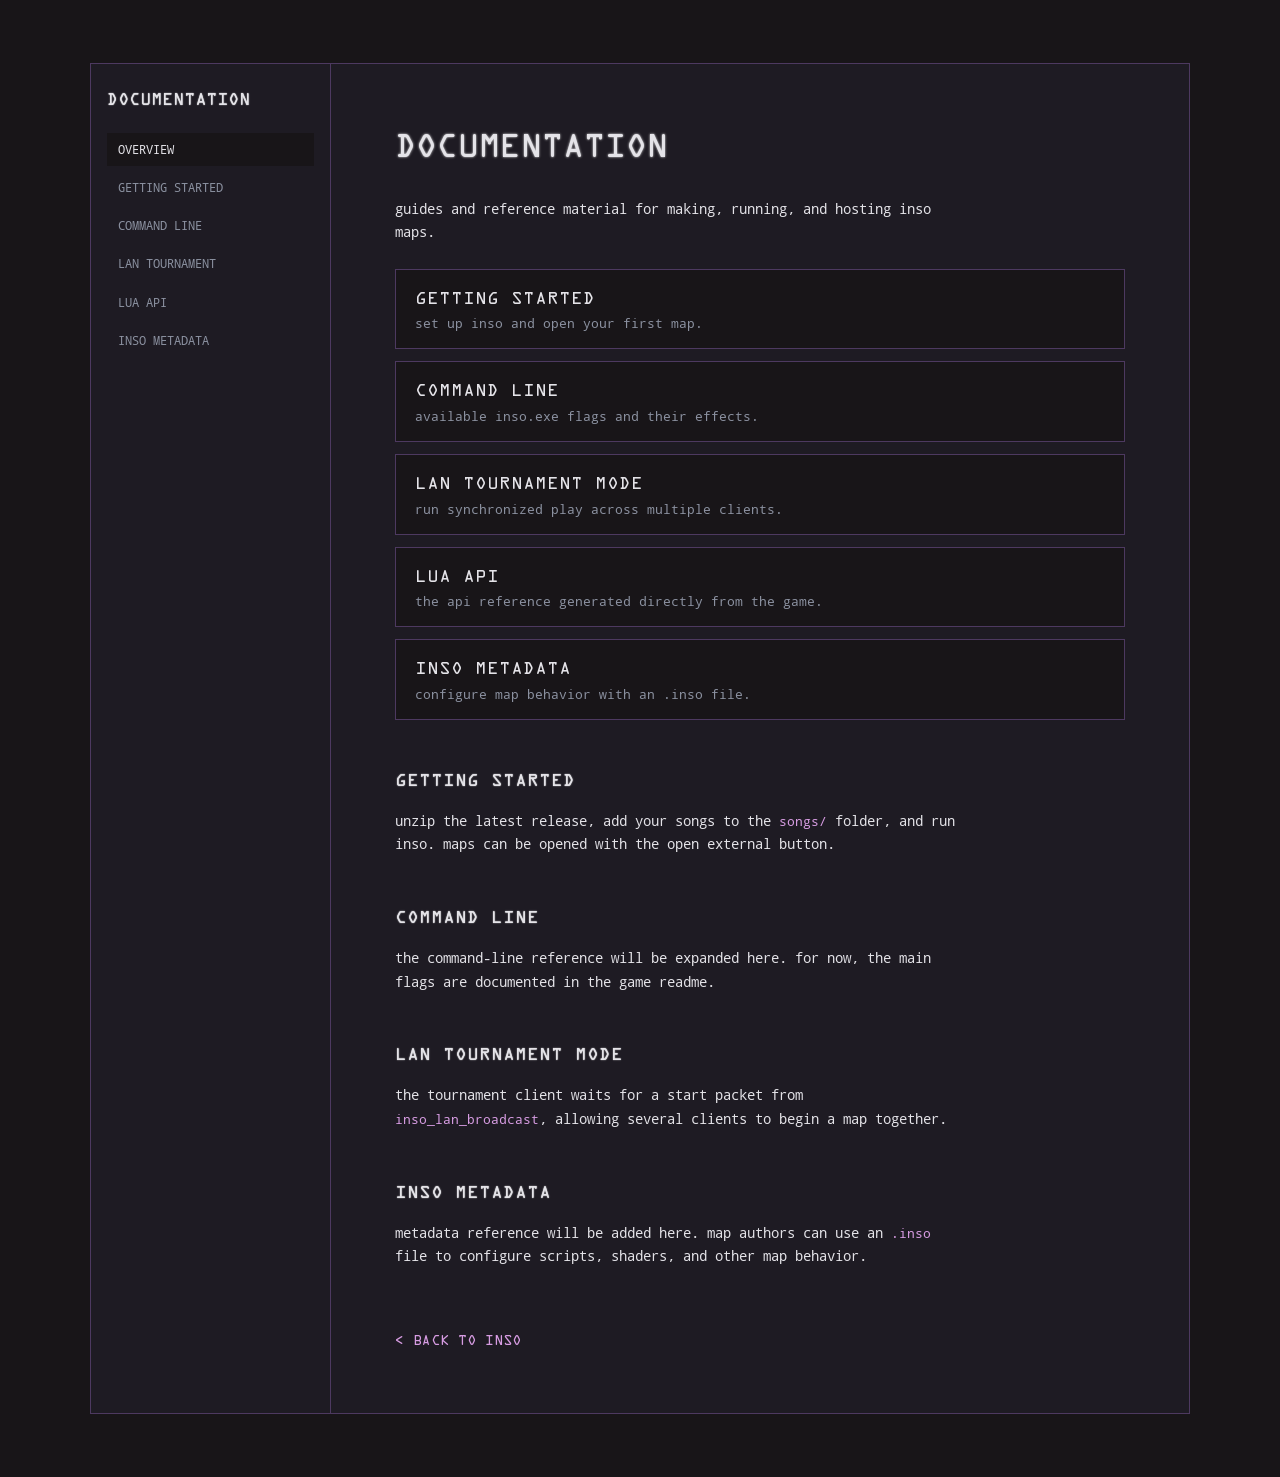
==== docs/index.html @ 4d98b447 "responsiveness fixes" ====
<!doctype html>
<html lang="en">
    <head>
        <meta charset="utf-8" />
        <meta name="viewport" content="width=device-width, initial-scale=1" />
        <title>inso documentation</title>
        <link rel="icon" type="image/x-icon" href="../res/favicon.ico" />
        <link rel="preload" href="../res/OCRA.woff2" as="font" type="font/woff2" crossorigin="anonymous" />
        <link rel="preload" href="../res/noto-mono.woff2" as="font" type="font/woff2" crossorigin="anonymous" />
        <link rel="stylesheet" href="../res/style.css" />
    </head>
    <body>
        <div class="docs-page">
            <div class="docs-layout">
                <aside class="docs-sidebar">
                    <h2>DOCUMENTATION</h2>
                    <nav aria-label="documentation sections">
                        <a href="./" aria-current="page">OVERVIEW</a>
                        <a href="#getting-started">GETTING STARTED</a>
                        <a href="#command-line">COMMAND LINE</a>
                        <a href="#lan-tournament">LAN TOURNAMENT</a>
                        <a href="./lua_api.html">LUA API</a>
                        <a href="#metadata">INSO METADATA</a>
                    </nav>
                </aside>

                <main class="docs-content">
                    <h1>DOCUMENTATION</h1>
                    <p>guides and reference material for making, running, and hosting inso maps.</p>

                    <div class="docs-card-list">
                        <a class="docs-card" href="#getting-started">
                            <strong>GETTING STARTED</strong>
                            <span>set up inso and open your first map.</span>
                        </a>
                        <a class="docs-card" href="#command-line">
                            <strong>COMMAND LINE</strong>
                            <span>available inso.exe flags and their effects.</span>
                        </a>
                        <a class="docs-card" href="#lan-tournament">
                            <strong>LAN TOURNAMENT MODE</strong>
                            <span>run synchronized play across multiple clients.</span>
                        </a>
                        <a class="docs-card" href="./lua_api.html">
                            <strong>LUA API</strong>
                            <span>the api reference generated directly from the game.</span>
                        </a>
                        <a class="docs-card" href="#metadata">
                            <strong>INSO METADATA</strong>
                            <span>configure map behavior with an .inso file.</span>
                        </a>
                    </div>

                    <section id="getting-started">
                        <h2>GETTING STARTED</h2>
                        <p>unzip the latest release, add your songs to the <code>songs/</code> folder, and run inso. maps can be opened with the open external button.</p>
                    </section>

                    <section id="command-line">
                        <h2>COMMAND LINE</h2>
                        <p>the command-line reference will be expanded here. for now, the main flags are documented in the game readme.</p>
                    </section>

                    <section id="lan-tournament">
                        <h2>LAN TOURNAMENT MODE</h2>
                        <p>the tournament client waits for a start packet from <code>inso_lan_broadcast</code>, allowing several clients to begin a map together.</p>
                    </section>

                    <section id="metadata">
                        <h2>INSO METADATA</h2>
                        <p>metadata reference will be added here. map authors can use an <code>.inso</code> file to configure scripts, shaders, and other map behavior.</p>
                    </section>

                    <a class="docs-back" href="../">&lt; BACK TO INSO</a>
                </main>
            </div>
        </div>
    </body>
</html>
---- res/style.css ----
@font-face {
    font-family: "OCR-A";
    src: url("OCRA.woff2") format("woff2");
    font-display: swap;
}
@font-face {
    font-family: "Noto Mono";
    src: url("noto-mono.woff2") format("woff2");
}

:root {
    --bg: #181518;
    --panel: #1e1b23;
    --text: hsl(250, 10%, 90%);
    --muted: #8b91a0;
    --dlhover: hsl(280, 25%, 40%);

    --source: #ffffff;
    --discord: #5865f2;

    --line: hsl(270, 25%, 30%);
    --navlink: hsl(0, 0%, 90%);
    --light: hsl(290, 55%, 75%);

    --logo-size: 1.3em;
}

* {
    box-sizing: border-box;
}
[hidden] {
    display: none !important;
}
html {
    scroll-behavior: smooth;
}

body {
    margin: 0;
    min-height: 100vh;
    background: var(--bg);
    color: var(--text);
    font-family: "Noto Mono";
}

code {
    color: var(--light);
    font-family: "Noto Mono", monospace;
    font-size: 0.9em;
}

a {
    color: var(--text);
}

.container {
    display: flex;
    flex-direction: column;
}

.main {
    flex: 1;
    margin: 10vh 0 5vh;
    scrollbar-color: var(--text) var(--panel);
}

.main-content {
    text-align: center;
    min-height: 70vh;
    max-height: 70vh;
    overflow-y: auto;
    padding: 3rem 1.25rem;
    background: var(--panel);
}

.main-content-views {
    display: grid;
    grid-template-columns: minmax(0, 1fr);
    width: 100%;
    max-width: 900px;
    margin: auto;
}

.main-content-views > div {
    grid-area: 1 / 1;
    min-width: 0;
    transition: opacity 180ms ease;
}

.main-content-views > div:not([hidden]) {
    margin-block: auto;
}

.main-content-views > div.is-entering,
.main-content-views > div.is-leaving {
    opacity: 0;
}

.main-content-logo {
    margin: 2em auto;
    width: 100%;
    max-width: 576px;
}

.home-download a {
    color: var(--light);
}

.home-gallery {
    display: grid;
    grid-template-columns: repeat(4, minmax(0, 1fr));
    gap: 0.75rem;
    margin: 1em auto 1em;
}

.home-gallery a {
    overflow: hidden;
    border: 1px solid var(--line);
}

.home-gallery a:focus-visible {
    outline: 2px solid var(--light);
    outline-offset: 0.2rem;
}

.home-gallery img {
    width: 100%;
    aspect-ratio: 16 / 9;
    object-fit: cover;
}

.download-intro {
    max-width: 58ch;
    margin: 0 auto 2em;
    line-height: 1.7;
}

.download-options {
    display: grid;
    gap: 0.85rem;
    text-align: left;
}

.download-option {
    display: grid;
    grid-template-columns: minmax(14rem, 0.78fr) minmax(0, 1.1fr);
    min-width: 0;
    background: var(--bg);
    min-height: 10rem;
}

.map-option {
    display: grid;
    grid-template-columns: minmax(14rem, 0.78fr) minmax(0, 2.1fr);
    min-width: 0;
    background: var(--bg);
}

.download-platform {
    display: flex;
    align-items: baseline;
    gap: 0.75em;
    white-space: nowrap;
}

.download-icon {
    position: absolute;
    top: 50%;
    right: 1.25rem;
    width: 1.5em;
    height: 1.5em;
    transform: translateY(-50%);
}

.download-button {
    position: relative;
    display: flex;
    flex-direction: column;
    align-items: flex-start;
    justify-content: center;
    gap: 0.35rem;
    padding: 1.25rem;
    text-align: center;
    text-decoration: none;
    box-shadow: inset 0 0 1.2em -0.6em var(--light);
}

.download-button:hover,
.download-button:focus-visible {
    background: var(--dlhover);
}

.download-action {
    color: var(--light);
    font-size: 0.8em;
}

.download-button strong {
    font-size: 1.45em;
    font-weight: normal;
    font: 1.5em "OCR-A";
}

.download-meta {
    color: var(--muted);
    font-size: 0.78em;
}

.download-map {
    font-size: 0.7em;
}

.download-instructions {
    padding: 1.0rem 1.5rem;
}

.download-instructions h2,
.download-notes h2 {
    margin: 0 0 0.9em;
}

.download-instructions p {
    margin: 0.6em 0 0;
    line-height: 1.7;
}

.download-notes {
    margin: 2.5em auto 0;
    max-width: 58ch;
}

.download-notes p {
    line-height: 1.7;
}

.map-description {
    display: grid;
    min-width: 0;
    background: var(--bg);
}
.map-description p {
    margin: 0.6em 0 0;
    line-height: 1.7;
    width: 100%;
}

@media (max-width: 700px) {
    .main {
        margin: clamp(1.5rem, 5vh, 3rem) 0 2rem;
    }

    .main-content {
        min-height: 0;
        max-height: none;
        padding: 2rem 1rem;
    }

    .home-gallery {
        grid-template-columns: repeat(2, minmax(0, 1fr));
    }

    .download-option {
        grid-template-columns: 1fr;
    }

    .download-button {
        min-height: 8rem;
        border-right: 0;
        border-bottom: 1px solid var(--line);
    }
}

h1 {
    font: 1.85em "OCR-A";
    line-height: 1.1;
    margin: 2em 0 1.25em;
    text-shadow: hsl(0, 0%, 95%) 0 0 0.08em;
}
h2 {
    font: 1em "OCR-A";
    margin: 2em 0 1.25em;
    text-shadow: hsl(0, 0%, 95%) 0 0 0.08em;
}
h3 {
    font: 0.8em "OCR-A";
    margin: 2em 0 2em;
    text-shadow: hsl(0, 0%, 95%) 0 0 0.08em;
}
p {
    font-size: 0.87em;
}

.nav {
    display: flex;
    justify-content: center;
    gap: 2.5rem;
    flex-wrap: wrap;
    padding: 0.7em 0;
    border-bottom: 2px solid var(--line);
    font: max(0.8em, 1.6vh) "OCR-A";
}

.nav a:hover {
    text-decoration: underline;
}

.nav-link {
    color: var(--navlink);
    text-decoration: none;
}

.nav-link::before {
    content: "";
    display: inline-block;
    width: 0.8em;
    height: 0.8em;
    background: var(--bg);
    border-radius: 0.26em;
    margin-right: 0.4em;
    box-shadow: 0 0 0.2em 0.12em var(--light);
}

.nav-icon-link {
    color: var(--navlink);
    display: flex;
    align-items: center;
    text-decoration: none;
}

.nav-icon-link .blur {
    filter: blur(1.2px);
    width: var(--logo-size);
    height: var(--logo-size);
}

.nav-icon-link .logo {
    margin-left: calc(var(--logo-size) * -1);
    margin-right: 0.4em;
    width: var(--logo-size);
    height: var(--logo-size);
}

@media (max-width: 700px) {
    .nav {
        width: min(calc(100% - 2rem), 32rem);
        display: grid;
        grid-template-columns: repeat(3, minmax(0, 1fr));
        gap: 0.45rem 0.5rem;
        padding: 0.7rem 0.5rem;
    }

    .nav-link,
    .nav-icon-link {
        min-width: 0;
        justify-content: center;
    }

    .nav-link {
        display: flex;
        align-items: center;
    }
}

@media (max-width: 380px) {
    .nav {
        grid-template-columns: repeat(2, minmax(0, 1fr));
    }
}

footer {
    text-align: center;
    color: hsl(240, 10%, 50%);
    font-size: 1.1vh;
    margin: 0.8em 0 0.2em;
}

.docs-page {
    width: min(1100px, calc(100% - 2rem));
    margin: clamp(1.5rem, 7vh, 5rem) auto;
    background: var(--panel);
    border: 1px solid var(--line);
}

.docs-layout {
    display: grid;
    grid-template-columns: 15rem minmax(0, 1fr);
    min-height: min(72rem, calc(100vh - 8rem));
}

.docs-sidebar {
    padding: 1.5rem 1rem;
    border-right: 1px solid var(--line);
}

.docs-sidebar h2 {
    margin: 0 0 1.5rem;
    font-size: 0.95em;
}

.docs-sidebar nav {
    display: grid;
    gap: 0.35rem;
}

.docs-sidebar a {
    padding: 0.55rem 0.7rem;
    color: var(--muted);
    font-size: 0.78em;
    text-decoration: none;
}

.docs-sidebar a:hover,
.docs-sidebar a:focus-visible,
.docs-sidebar a[aria-current="page"] {
    color: var(--text);
    background: var(--bg);
}

.docs-content {
    min-width: 0;
    padding: clamp(1.5rem, 5vw, 4rem);
    text-align: left;
}

.docs-content h1 {
    margin-top: 0;
}

.docs-content h2 {
    margin-top: 3rem;
}

.docs-content p,
.docs-content li {
    max-width: 70ch;
    line-height: 1.7;
}

.docs-content ul {
    padding-left: 1.5rem;
}

.docs-content a {
    color: var(--light);
}

.docs-card-list {
    display: grid;
    gap: 0.75rem;
    margin-top: 1.5rem;
}

.docs-card {
    display: block;
    padding: 1rem 1.2rem;
    background: var(--bg);
    border: 1px solid var(--line);
    text-decoration: none;
}

.docs-card:hover,
.docs-card:focus-visible {
    background: var(--dlhover);
}

.docs-card strong {
    display: block;
    margin-bottom: 0.35rem;
    color: var(--text);
    font: 1em "OCR-A";
}

.docs-card span {
    color: var(--muted);
    font-size: 0.82em;
}

.docs-back {
    display: inline-block;
    margin-top: 3rem;
    font: 0.8em "OCR-A";
    text-decoration: none;
}

@media (max-width: 700px) {
    .docs-page {
        width: 100%;
        margin: 0;
        border-right: 0;
        border-left: 0;
    }

    .docs-layout {
        grid-template-columns: 1fr;
    }

    .docs-sidebar {
        border-right: 0;
        border-bottom: 1px solid var(--line);
    }

    .docs-sidebar nav {
        grid-template-columns: repeat(2, minmax(0, 1fr));
    }
}
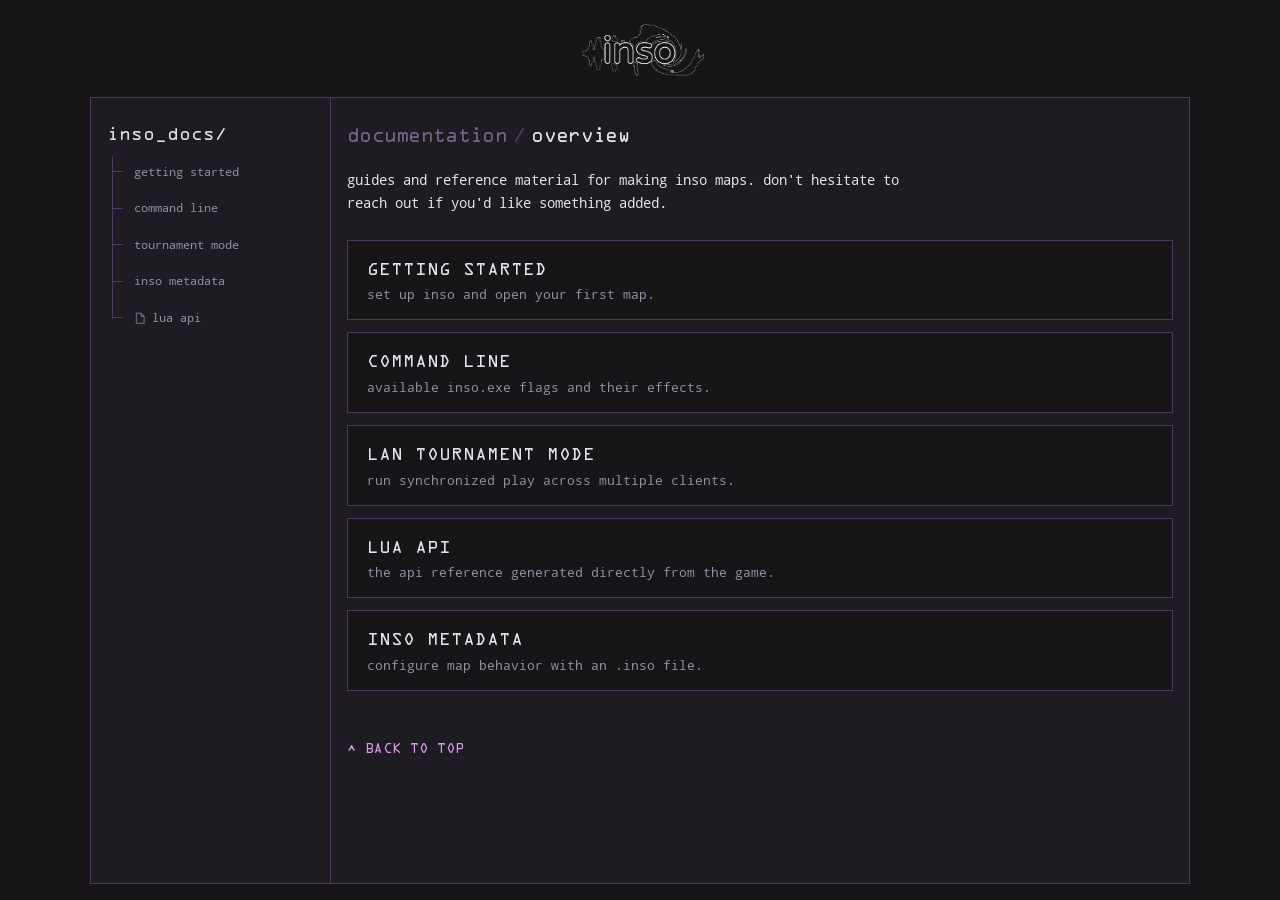
==== commit bd076411: "docs work docs visual work  ." ====
--- a/docs/index.html
+++ b/docs/index.html
@@ -8,72 +8,85 @@
         <link rel="preload" href="../res/OCRA.woff2" as="font" type="font/woff2" crossorigin="anonymous" />
         <link rel="preload" href="../res/noto-mono.woff2" as="font" type="font/woff2" crossorigin="anonymous" />
         <link rel="stylesheet" href="../res/style.css" />
+        <script src="../res/site.js" defer></script>
     </head>
-    <body>
+    <body class="docs-body">
+        <a class="docs-logo" href="../" aria-label="back to inso home">
+            <img src="../res/insooutline.png" alt="inso" />
+        </a>
         <div class="docs-page">
             <div class="docs-layout">
                 <aside class="docs-sidebar">
-                    <h2>DOCUMENTATION</h2>
-                    <nav aria-label="documentation sections">
-                        <a href="./" aria-current="page">OVERVIEW</a>
-                        <a href="#getting-started">GETTING STARTED</a>
-                        <a href="#command-line">COMMAND LINE</a>
-                        <a href="#lan-tournament">LAN TOURNAMENT</a>
-                        <a href="./lua_api.html">LUA API</a>
-                        <a href="#metadata">INSO METADATA</a>
+                    <a class="docs-tree-root" href="./">inso_docs/</a>
+                    <nav class="docs-tree-nav" aria-label="documentation sections">
+                        <a class="docs-nav-link" href="#getting-started">getting started</a>
+                        <a class="docs-nav-link" href="#command-line">command line</a>
+                        <a class="docs-nav-link" href="#lan-tournament">tournament mode</a>
+                        <a class="docs-nav-link" href="#metadata">inso metadata</a>
+                        <a href="./lua_api.html"><svg class="docs-file-icon" viewBox="0 0 16 16" aria-hidden="true"><use xlink:href="#file-icon"></use></svg>lua api</a>
                     </nav>
                 </aside>
 
                 <main class="docs-content">
-                    <h1>DOCUMENTATION</h1>
-                    <p>guides and reference material for making, running, and hosting inso maps.</p>
+                    <div class="docs-content-views">
 
-                    <div class="docs-card-list">
-                        <a class="docs-card" href="#getting-started">
-                            <strong>GETTING STARTED</strong>
-                            <span>set up inso and open your first map.</span>
-                        </a>
-                        <a class="docs-card" href="#command-line">
-                            <strong>COMMAND LINE</strong>
-                            <span>available inso.exe flags and their effects.</span>
-                        </a>
-                        <a class="docs-card" href="#lan-tournament">
-                            <strong>LAN TOURNAMENT MODE</strong>
-                            <span>run synchronized play across multiple clients.</span>
-                        </a>
-                        <a class="docs-card" href="./lua_api.html">
-                            <strong>LUA API</strong>
-                            <span>the api reference generated directly from the game.</span>
-                        </a>
-                        <a class="docs-card" href="#metadata">
-                            <strong>INSO METADATA</strong>
-                            <span>configure map behavior with an .inso file.</span>
-                        </a>
+                        <section class="docs-content-getting-started" id="getting-started" hidden>
+                            <h2 class="docs-path"><a class="docs-path-root" href="./">documentation</a><span class="docs-path-separator">/</span><strong>getting started</strong></h2>
+                            <p>unzip the latest release, add your songs to the <code>songs/</code> folder, and run inso. maps can be opened with the open external button.</p>
+                        </section>
+
+                        <section class="docs-content-overview" id="overview">
+                            <h1 class="docs-path"><span class="docs-path-root">documentation</span><span class="docs-path-separator">/</span><strong>overview</strong></h1>
+                            <p>guides and reference material for making inso maps. don't hesitate to reach out if you'd like something added.</p>
+                            <div class="docs-card-list">
+                                <a class="docs-card" href="#getting-started">
+                                    <strong>GETTING STARTED</strong>
+                                    <span>set up inso and open your first map.</span>
+                                </a>
+                                <a class="docs-card" href="#command-line">
+                                    <strong>COMMAND LINE</strong>
+                                    <span>available inso.exe flags and their effects.</span>
+                                </a>
+                                <a class="docs-card" href="#lan-tournament">
+                                    <strong>LAN TOURNAMENT MODE</strong>
+                                    <span>run synchronized play across multiple clients.</span>
+                                </a>
+                                <a class="docs-card" href="./lua_api.html">
+                                    <strong>LUA API</strong>
+                                    <span>the api reference generated directly from the game.</span>
+                                </a>
+                                <a class="docs-card" href="#metadata">
+                                    <strong>INSO METADATA</strong>
+                                    <span>configure map behavior with an .inso file.</span>
+                                </a>
+                            </div>
+                        </section>
+
+                        <section class="docs-content-command-line" id="command-line" hidden>
+                            <h2 class="docs-path"><span class="docs-path-root">documentation</span><span class="docs-path-separator">/</span><strong>command-line</strong></h2>
+                            <p>the command-line reference will be expanded here. for now, the main flags are documented in the game readme.</p>
+                        </section>
+
+                        <section class="docs-content-lan-tournament" id="lan-tournament" hidden>
+                            <h2 class="docs-path"><span class="docs-path-root">documentation</span><span class="docs-path-separator">/</span><strong>lan-tournament</strong></h2>
+                            <p>the tournament client waits for a start packet from <code>inso_lan_broadcast</code>, allowing several clients to begin a map together.</p>
+                        </section>
+
+                        <section class="docs-content-metadata" id="metadata" hidden>
+                            <h2 class="docs-path"><span class="docs-path-root">documentation</span><span class="docs-path-separator">/</span><strong>metadata</strong></h2>
+                            <p>metadata reference will be added here. map authors can use an <code>.inso</code> file to configure scripts, shaders, and other map behavior.</p>
+                        </section>
                     </div>
 
-                    <section id="getting-started">
-                        <h2>GETTING STARTED</h2>
-                        <p>unzip the latest release, add your songs to the <code>songs/</code> folder, and run inso. maps can be opened with the open external button.</p>
-                    </section>
-
-                    <section id="command-line">
-                        <h2>COMMAND LINE</h2>
-                        <p>the command-line reference will be expanded here. for now, the main flags are documented in the game readme.</p>
-                    </section>
-
-                    <section id="lan-tournament">
-                        <h2>LAN TOURNAMENT MODE</h2>
-                        <p>the tournament client waits for a start packet from <code>inso_lan_broadcast</code>, allowing several clients to begin a map together.</p>
-                    </section>
-
-                    <section id="metadata">
-                        <h2>INSO METADATA</h2>
-                        <p>metadata reference will be added here. map authors can use an <code>.inso</code> file to configure scripts, shaders, and other map behavior.</p>
-                    </section>
-
-                    <a class="docs-back" href="../">&lt; BACK TO INSO</a>
+                    <a class="docs-back docs-back-top" href="#">^ BACK TO TOP</a>
                 </main>
             </div>
         </div>
+
+        <svg width="100%" height="100%" style="display: none" preserveAspectRatio="xMidYMid" fill="#000000" aria-hidden="true" focusable="false">
+            <symbol id="file-icon" viewBox="0 0 16 16">
+                <path d="M3 1.5h6l4 4v9H3z M9 1.5v4h4" fill="none" stroke="currentColor" stroke-width="1" />
+            </symbol>
+        </svg>
     </body>
 </html>
--- a/res/style.css
+++ b/res/style.css
@@ -21,7 +21,8 @@
     --line: hsl(270, 25%, 30%);
     --navlink: hsl(0, 0%, 90%);
     --light: hsl(290, 55%, 75%);
-
+    --link-muted: hsl(280, 15%, 45%);
+
     --logo-size: 1.3em;
 }
 
@@ -148,13 +149,6 @@
     background: var(--bg);
     min-height: 10rem;
 }
-
-.map-option {
-    display: grid;
-    grid-template-columns: minmax(14rem, 0.78fr) minmax(0, 2.1fr);
-    min-width: 0;
-    background: var(--bg);
-}
 
 .download-platform {
     display: flex;
@@ -206,10 +200,6 @@
     font-size: 0.78em;
 }
 
-.download-map {
-    font-size: 0.7em;
-}
-
 .download-instructions {
     padding: 1.0rem 1.5rem;
 }
@@ -233,16 +223,109 @@
     line-height: 1.7;
 }
 
-.map-description {
-    display: grid;
-    min-width: 0;
-    background: var(--bg);
-}
-.map-description p {
-    margin: 0.6em 0 0;
-    line-height: 1.7;
-    width: 100%;
-}
+.map-table-wrapper {
+    overflow-x: auto;
+    background: var(--bg);
+}
+
+.map-table {
+    width: 100%;
+    border: 1px solid var(--line);
+    border-collapse: collapse;
+    background: var(--bg);
+    text-align: left;
+    table-layout: fixed;
+}
+
+.map-table th,
+.map-table td {
+    border: 1px solid var(--line);
+    padding: 1rem;
+    vertical-align: middle;
+}
+
+.map-table thead {
+    color: var(--muted);
+    font: 0.72em "OCR-A";
+    letter-spacing: 0.08em;
+}
+
+.map-table thead th {
+    padding-block: 0.7rem;
+}
+
+.map-table thead th:first-child {
+    width: 23%;
+}
+
+.map-table thead th:last-child {
+    width: 9rem;
+}
+
+.map-table tbody th {
+    font-weight: normal;
+}
+
+.map-kind {
+    display: block;
+    color: var(--light);
+    font-size: 0.72em;
+}
+
+.map-title {
+    display: block;
+    margin-top: 0.45rem;
+    font: 1.35em "OCR-A";
+}
+
+.map-content-title {
+    display: block;
+    font-size: 0.78em;
+    font-weight: normal;
+}
+
+.map-table p {
+    margin: 0.7em 0 0;
+    color: var(--muted);
+    font-size: 0.78em;
+    line-height: 1.65;
+}
+
+.map-download {
+    display: flex;
+    align-items: center;
+    justify-content: space-between;
+    gap: 0.7rem;
+    min-height: 3rem;
+    padding: 0.75rem;
+    color: var(--light);
+    font: 0.78em "OCR-A";
+    text-decoration: none;
+    box-shadow: inset 0 0 1.2em -0.6em var(--light);
+}
+
+.map-download:hover,
+.map-download:focus-visible {
+    background: var(--dlhover);
+}
+
+.map-download svg {
+    flex: 0 0 auto;
+    width: 1.35em;
+    height: 1.35em;
+}
+
+.visually-hidden {
+    position: absolute;
+    width: 1px;
+    height: 1px;
+    padding: 0;
+    margin: -1px;
+    overflow: hidden;
+    clip: rect(0, 0, 0, 0);
+    white-space: nowrap;
+    border: 0;
+}
 
 @media (max-width: 700px) {
     .main {
@@ -267,6 +350,53 @@
         min-height: 8rem;
         border-right: 0;
         border-bottom: 1px solid var(--line);
+    }
+
+    .map-table {
+        border: 0;
+    }
+
+    .map-table thead {
+        position: absolute;
+        width: 1px;
+        height: 1px;
+        overflow: hidden;
+        clip: rect(0, 0, 0, 0);
+        white-space: nowrap;
+    }
+
+    .map-table,
+    .map-table tbody,
+    .map-table tr,
+    .map-table th,
+    .map-table td {
+        display: block;
+    }
+
+    .map-table tbody tr {
+        border: 1px solid var(--line);
+    }
+
+    .map-table tbody th,
+    .map-table tbody td {
+        border: 0;
+        padding: 0.75rem 1rem;
+    }
+
+    .map-table tbody th {
+        padding-bottom: 0.35rem;
+    }
+
+    .map-table tbody td {
+        padding-top: 0.35rem;
+    }
+
+    .map-table tbody td:last-child {
+        padding-top: 0.75rem;
+    }
+
+    .map-download {
+        width: 100%;
     }
 }
 
@@ -374,17 +504,36 @@
     margin: 0.8em 0 0.2em;
 }
 
+.docs-body {
+    display: flex;
+    flex-direction: column;
+}
+
 .docs-page {
     width: min(1100px, calc(100% - 2rem));
-    margin: clamp(1.5rem, 7vh, 5rem) auto;
+    margin: clamp(0.5rem, 7vh, 1rem) auto;
     background: var(--panel);
     border: 1px solid var(--line);
+    display: flex;
+    flex: 1 0 auto;
+    flex-direction: column;
+}
+
+.docs-logo {
+    display: block;
+    width: min(8rem, 35vw);
+    margin: 1.5rem auto 0.3em;
+}
+
+.docs-logo img {
+    display: block;
+    width: 100%;
 }
 
 .docs-layout {
     display: grid;
+    flex: 1 0 auto;
     grid-template-columns: 15rem minmax(0, 1fr);
-    min-height: min(72rem, calc(100vh - 8rem));
 }
 
 .docs-sidebar {
@@ -397,29 +546,122 @@
     font-size: 0.95em;
 }
 
+.docs-sidebar .docs-tree-root {
+    display: inline-block;
+    padding: 0;
+    margin-bottom: 0.75rem;
+    color: var(--text);
+    font: 1em "OCR-A";
+    text-decoration: none;
+}
+
+.docs-sidebar .docs-tree-root:hover,
+.docs-sidebar .docs-tree-root:focus-visible {
+    text-decoration: underline;
+}
+
 .docs-sidebar nav {
+    position: relative;
     display: grid;
     gap: 0.35rem;
+    padding-left: 1rem;
+    background: linear-gradient(var(--line), var(--line)) 0.3rem 0 / 1px calc(100% - 0.9rem) no-repeat;
+}
+
+.docs-sidebar nav::before {
+    content: "";
+    position: absolute;
+    top: 0;
+    left: 0.3rem;
+    width: 1px;
+    height: var(--docs-tree-active-height, 0px);
+    background: var(--light);
+    pointer-events: none;
+    z-index: 1;
+}
+
+.docs-sidebar nav::after {
+    content: "";
+    position: absolute;
+    top: 0;
+    left: 0.3rem;
+    width: 1px;
+    height: var(--docs-tree-hover-height, 0px);
+    background: var(--text);
+    pointer-events: none;
+    z-index: 2;
 }
 
 .docs-sidebar a {
-    padding: 0.55rem 0.7rem;
+    position: relative;
+    padding: 0.5rem 0.7rem;
     color: var(--muted);
     font-size: 0.78em;
     text-decoration: none;
 }
 
-.docs-sidebar a:hover,
+.docs-sidebar nav a::before {
+    content: "";
+    position: absolute;
+    top: 50%;
+    left: -0.7rem;
+    width: 0.7rem;
+    height: 1px;
+    background: var(--line);
+}
+
+.docs-file-icon {
+    display: inline-block;
+    width: 1em;
+    height: 1em;
+    margin-right: 0.4em;
+    vertical-align: -0.2em;
+}
+
+.docs-sidebar a:hover {
+    color: var(--text);
+}
+
 .docs-sidebar a:focus-visible,
 .docs-sidebar a[aria-current="page"] {
-    color: var(--text);
+    color: var(--light);
     background: var(--bg);
+}
+
+.docs-sidebar a[aria-current="page"]::before {
+    background: var(--light);
+}
+
+.docs-sidebar a:hover::before,
+.docs-sidebar a:focus-visible::before {
+    background: var(--text);
 }
 
 .docs-content {
     min-width: 0;
-    padding: clamp(1.5rem, 5vw, 4rem);
+    padding: 1.5rem 1rem;
     text-align: left;
+}
+
+.docs-content-views {
+    display: grid;
+    grid-template-columns: minmax(0, 1fr);
+}
+
+.docs-content-views > section {
+    grid-area: 1 / 1;
+    min-width: 0;
+    transition: opacity 180ms ease;
+}
+
+.docs-content-views > section.is-entering,
+.docs-content-views > section.is-leaving {
+    opacity: 0;
+}
+
+.docs-content-views h1,
+.docs-content-views h2 {
+    margin-top: 0;
 }
 
 .docs-content h1 {
@@ -428,6 +670,37 @@
 
 .docs-content h2 {
     margin-top: 3rem;
+}
+
+.docs-content-views > section > h2 {
+    margin-top: 0;
+}
+
+.docs-path {
+    display: flex;
+    align-items: baseline;
+    gap: 0.35em;
+    font: 1.1em "OCR-A";
+    letter-spacing: -0.04em;
+    text-shadow: none;
+}
+
+.docs-path-root {
+    color: var(--link-muted) !important;
+    text-decoration: none;
+}
+.docs-path-root:hover {
+    text-decoration: underline;
+}
+
+
+.docs-path-separator {
+    color: var(--line);
+}
+
+.docs-path strong {
+    color: var(--text);
+    font-weight: normal;
 }
 
 .docs-content p,
@@ -500,6 +773,6 @@
     }
 
     .docs-sidebar nav {
-        grid-template-columns: repeat(2, minmax(0, 1fr));
-    }
-}
+        grid-template-columns: 1fr;
+    }
+}
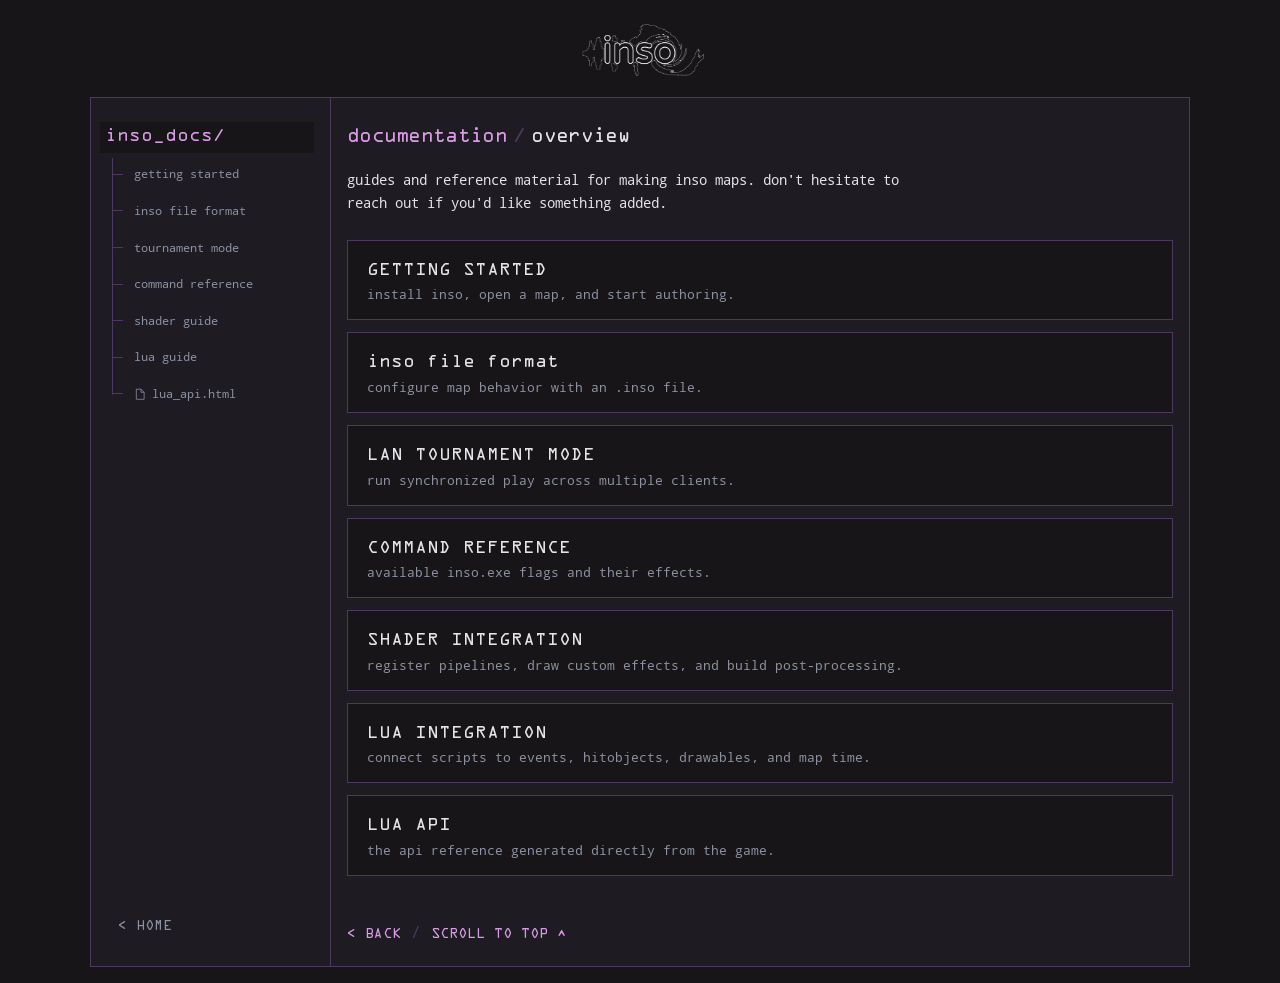
==== commit 17989516: "initial docs pass" ====
--- a/docs/index.html
+++ b/docs/index.html
@@ -20,11 +20,14 @@
                     <a class="docs-tree-root" href="./">inso_docs/</a>
                     <nav class="docs-tree-nav" aria-label="documentation sections">
                         <a class="docs-nav-link" href="#getting-started">getting started</a>
-                        <a class="docs-nav-link" href="#command-line">command line</a>
+                        <a class="docs-nav-link" href="#metadata">inso file format</a>
                         <a class="docs-nav-link" href="#lan-tournament">tournament mode</a>
-                        <a class="docs-nav-link" href="#metadata">inso metadata</a>
-                        <a href="./lua_api.html"><svg class="docs-file-icon" viewBox="0 0 16 16" aria-hidden="true"><use xlink:href="#file-icon"></use></svg>lua api</a>
+                        <a class="docs-nav-link" href="#command-line">command reference</a>
+                        <a class="docs-nav-link" href="#shader-guide">shader guide</a>
+                        <a class="docs-nav-link" href="#lua-guide">lua guide</a>
+                        <a href="./lua_api.html"><svg class="docs-file-icon" viewBox="0 0 16 16" aria-hidden="true"><use xlink:href="#file-icon"></use></svg>lua_api.html</a>
                     </nav>
+                    <a class="docs-home" href="../">&lt; HOME</a>
                 </aside>
 
                 <main class="docs-content">
@@ -32,7 +35,31 @@
 
                         <section class="docs-content-getting-started" id="getting-started" hidden>
                             <h2 class="docs-path"><a class="docs-path-root" href="./">documentation</a><span class="docs-path-separator">/</span><strong>getting started</strong></h2>
-                            <p>unzip the latest release, add your songs to the <code>songs/</code> folder, and run inso. maps can be opened with the open external button.</p>
+                            <p>inso opens existing osu! beatmaps and adds lua scripting, custom shaders, and map-specific assets. start with a normal <code>.osu</code> map, then add the inso files you need.</p>
+
+                            <h3>install inso</h3>
+                            <p>download the <a href="https://github.com/isakvik/inso/releases/latest" target="_blank" rel="noopener">latest release</a> and extract it somewhere you can write to.</p>
+                            <ul>
+                                <li>on windows, add maps to the extracted <code>songs/</code> folder and run <code>inso.exe</code>.</li>
+                                <li>on linux, install <code>libasound2</code> and make sure <code>libGL</code> and a supported graphics driver are available. add maps to <code>songs/</code> and run <code>inso</code>.</li>
+                            </ul>
+                            <p>run inso from its extracted folder. the game looks for <code>songs/</code>, <code>skins/</code>, and <code>shaders/</code> relative to the working directory.</p>
+
+                            <h3>open a map</h3>
+                            <p>put a mapset directly under <code>songs/</code>. inso finds the <code>.osu</code> files in that folder and loads the rest of the mapset, including nested assets, when you open it.</p>
+                            <p>maps and skins outside the normal folders can be opened with the <strong>open external</strong> button below their dropdowns. press <code>ctrl+f5</code> after adding files while inso is running to refresh the map and skin lists.</p>
+
+                            <h3>map author workflow</h3>
+                            <p>make the map in stable, open it in inso with <strong>open external</strong>, and keep the map folder open in your editor. relevant changes are watched while the map is open: lua scripts and shaders reload, while map and asset changes reopen the beatmap.</p>
+                            <pre><code>songs/
+  my-map/
+    my-map.osu
+    my-map.inso
+    main.lua
+    background.fs.glsl
+    textures/
+    audio/</code></pre>
+                            <p>the <code>.inso</code> file connects the map to its lua entry point, shaders, render targets, and other resources. see <a href="#metadata">inso file format</a>, the <a href="#shader-guide">shader guide</a>, and the <a href="#lua-guide">lua guide</a> to start integrating them.</p>
                         </section>
 
                         <section class="docs-content-overview" id="overview">
@@ -41,44 +68,576 @@
                             <div class="docs-card-list">
                                 <a class="docs-card" href="#getting-started">
                                     <strong>GETTING STARTED</strong>
-                                    <span>set up inso and open your first map.</span>
+                                    <span>install inso, open a map, and start authoring.</span>
                                 </a>
-                                <a class="docs-card" href="#command-line">
-                                    <strong>COMMAND LINE</strong>
-                                    <span>available inso.exe flags and their effects.</span>
+                                <a class="docs-card" href="#metadata">
+                                    <strong>inso file format</strong>
+                                    <span>configure map behavior with an .inso file.</span>
                                 </a>
                                 <a class="docs-card" href="#lan-tournament">
                                     <strong>LAN TOURNAMENT MODE</strong>
                                     <span>run synchronized play across multiple clients.</span>
                                 </a>
+                                <a class="docs-card" href="#command-line">
+                                    <strong>COMMAND REFERENCE</strong>
+                                    <span>available inso.exe flags and their effects.</span>
+                                </a>
+                                <a class="docs-card" href="#shader-guide">
+                                    <strong>SHADER INTEGRATION</strong>
+                                    <span>register pipelines, draw custom effects, and build post-processing.</span>
+                                </a>
+                                <a class="docs-card" href="#lua-guide">
+                                    <strong>LUA INTEGRATION</strong>
+                                    <span>connect scripts to events, hitobjects, drawables, and map time.</span>
+                                </a>
                                 <a class="docs-card" href="./lua_api.html">
                                     <strong>LUA API</strong>
                                     <span>the api reference generated directly from the game.</span>
                                 </a>
-                                <a class="docs-card" href="#metadata">
-                                    <strong>INSO METADATA</strong>
-                                    <span>configure map behavior with an .inso file.</span>
-                                </a>
                             </div>
                         </section>
 
                         <section class="docs-content-command-line" id="command-line" hidden>
-                            <h2 class="docs-path"><span class="docs-path-root">documentation</span><span class="docs-path-separator">/</span><strong>command-line</strong></h2>
-                            <p>the command-line reference will be expanded here. for now, the main flags are documented in the game readme.</p>
+                            <h2 class="docs-path"><span class="docs-path-root">documentation</span><span class="docs-path-separator">/</span><strong>command line</strong></h2>
+                            <p>the game accepts a small set of startup flags. unknown flags are ignored, and there is no separate help flag.</p>
+
+                            <h3>inso</h3>
+                            <div class="docs-table-wrapper">
+                                <table class="docs-table">
+                                    <thead>
+                                        <tr><th scope="col">flag</th><th scope="col">effect</th></tr>
+                                    </thead>
+                                    <tbody>
+                                        <tr><th scope="row"><code>--tournament [path]</code></th><td>starts the tournament client. an optional map or song folder path can be loaded at startup.</td></tr>
+                                        <tr><th scope="row"><code>--gen-lua-docs</code></th><td>regenerates <code>docs/lua_api.html</code> and exits. run it from the inso folder so the output is written to the expected location.</td></tr>
+                                        <tr><th scope="row"><code>--disable-raw-input</code></th><td>disables raw input for the process. this can help when debugging with tools that do not handle raw input correctly.</td></tr>
+                                    </tbody>
+                                </table>
+                            </div>
+
+                            <h3>edit mode keys</h3>
+                            <div class="docs-table-wrapper">
+                                <table class="docs-table">
+                                    <thead>
+                                        <tr><th scope="col">key</th><th scope="col">action</th></tr>
+                                    </thead>
+                                    <tbody>
+                                        <tr><th scope="row"><code>escape</code> / <code>space</code></th><td>pause or resume playback</td></tr>
+                                        <tr><th scope="row"><code>left</code> / <code>right</code></th><td>scrub backward or forward by one grid step</td></tr>
+                                        <tr><th scope="row"><code>ctrl+left</code> / <code>ctrl+right</code></th><td>jump to the previous or next bookmark</td></tr>
+                                        <tr><th scope="row"><code>ctrl+o</code></th><td>open a beatmap file</td></tr>
+                                        <tr><th scope="row"><code>ctrl+c</code></th><td>copy the playhead time in milliseconds</td></tr>
+                                        <tr><th scope="row"><code>ctrl+shift+c</code></th><td>copy the playhead as an osu-style <code>mm:ss:mmm</code> timestamp</td></tr>
+                                        <tr><th scope="row"><code>ctrl+v</code></th><td>jump to the <code>mm:ss:mmm</code> timestamp in the clipboard</td></tr>
+                                        <tr><th scope="row"><code>f5</code></th><td>enter play mode from the current playhead</td></tr>
+                                        <tr><th scope="row"><code>shift+f5</code></th><td>enter play mode from the first hitobject's preempt window</td></tr>
+                                        <tr><th scope="row"><code>r</code></th><td>soft reload the current beatmap</td></tr>
+                                        <tr><th scope="row"><code>shift+r</code></th><td>reload the beatmap and its assets</td></tr>
+                                        <tr><th scope="row"><code>z</code></th><td>jump to the first hitobject, or to the map start if already there</td></tr>
+                                        <tr><th scope="row"><code>home</code></th><td>reset playback rate to 1x</td></tr>
+                                        <tr><th scope="row"><code>pageup</code> / <code>pagedown</code></th><td>speed up or slow down playback</td></tr>
+                                        <tr><th scope="row">mouse scroll</th><td>scrub along the beat grid</td></tr>
+                                    </tbody>
+                                </table>
+                            </div>
+                            <p>the broadcaster used for synchronized play is documented in <a href="#lan-tournament">tournament mode</a>.</p>
                         </section>
 
                         <section class="docs-content-lan-tournament" id="lan-tournament" hidden>
-                            <h2 class="docs-path"><span class="docs-path-root">documentation</span><span class="docs-path-separator">/</span><strong>lan-tournament</strong></h2>
-                            <p>the tournament client waits for a start packet from <code>inso_lan_broadcast</code>, allowing several clients to begin a map together.</p>
+                            <h2 class="docs-path"><span class="docs-path-root">documentation</span><span class="docs-path-separator">/</span><strong>tournament mode</strong></h2>
+                            <p>tournament mode lets several inso clients begin the same map together. it is intended for lan events, recordings, and streams where each display needs to stay in sync.</p>
+
+                            <h3>start the clients</h3>
+                            <p>on each computer, open the same map and start the client in tournament mode:</p>
+                            <pre><code>inso --tournament songs/my-map/</code></pre>
+                            <p>the map is loaded and prepared before the start signal arrives. each client listens for udp packets on port <code>8727</code>. the optional path can be omitted when the client should use its normal startup selection.</p>
+
+                            <h3>send a start signal</h3>
+                            <p>run <code>inso_lan_broadcast</code> on a computer that can reach the clients:</p>
+                            <pre><code>inso_lan_broadcast start
+inso_lan_broadcast start 192.168.1.255 500</code></pre>
+                            <p>the default target is <code>255.255.255.255</code> and the default wait is <code>250</code> ms. the wait gives the packet time to reach every client before the start is scheduled. a signal is sent four times with a short gap between packets so one lost packet does not stop the event.</p>
+                            <p>clients begin from a three-second lead-in, then use a shared wall clock while the audio follows it. this keeps separate displays aligned without making normal solo play depend on the network.</p>
+
+                            <h3>abort a map</h3>
+                            <pre><code>inso_lan_broadcast abort
+inso_lan_broadcast abort 192.168.1.255</code></pre>
+                            <p>an abort cancels a start that has not fired yet. after a map has started, it reloads and rearms the map so the clients can prepare for another attempt.</p>
+                            <p>for a local fallback, press <code>ctrl+enter</code> on a waiting client. this starts that client without sending a network signal, so it is useful for testing but not for synchronizing a group.</p>
                         </section>
 
                         <section class="docs-content-metadata" id="metadata" hidden>
-                            <h2 class="docs-path"><span class="docs-path-root">documentation</span><span class="docs-path-separator">/</span><strong>metadata</strong></h2>
-                            <p>metadata reference will be added here. map authors can use an <code>.inso</code> file to configure scripts, shaders, and other map behavior.</p>
+                            <h2 class="docs-path"><span class="docs-path-root">documentation</span><span class="docs-path-separator">/</span><strong>inso file format</strong></h2>
+                            <p>an <code>.inso</code> file adds inso-specific behavior to an osu! mapset. it is a plain text file with colon-separated values and named entries.</p>
+                            <pre><code>inso file format v1
+
+[General]
+LuaEntryPoint: main.lua
+Backbuffer: 1
+
+[Shaders]
+[[background]]
+VertexShader: builtin.quad
+FragmentShader: background.fs.glsl
+BlendMode: Alpha</code></pre>
+                            <p>all sections are optional. filenames and resource names are resolved from the mapset folder. the sections can be used together to build a scripted map, a post-processing chain, or a map that only changes gameplay settings.</p>
+
+                            <h3>general</h3>
+                            <div class="docs-table-wrapper">
+                                <table class="docs-table">
+                                    <thead>
+                                        <tr><th scope="col">key</th><th scope="col">description</th></tr>
+                                    </thead>
+                                    <tbody>
+                                        <tr><th scope="row"><code>LuaEntryPoint</code></th><td>the lua file to run for the map. use a filename such as <code>main.lua</code>; paths are not accepted.</td></tr>
+                                        <tr><th scope="row"><code>BackgroundPipeline</code></th><td>the shader pipeline used for the map background.</td></tr>
+                                        <tr><th scope="row"><code>DoubleMouse</code></th><td>a non-zero value enables the special dual-mouse input mode.</td></tr>
+                                        <tr><th scope="row"><code>Backbuffer</code></th><td>a non-zero value enables a full-frame backbuffer that can be sampled by post-processing passes.</td></tr>
+                                        <tr><th scope="row"><code>FixedUpdateRate</code></th><td>the lua fixed-update frequency in hz. values at or below zero use the default rate of 120 hz.</td></tr>
+                                    </tbody>
+                                </table>
+                            </div>
+
+                            <h3>force settings</h3>
+                            <p><code>[ForceSettings]</code> applies selected user settings for the lifetime of the map. the user's own values are restored when the map closes and forced values are not written to <code>user.ini</code>.</p>
+                            <div class="docs-table-wrapper">
+                                <table class="docs-table">
+                                    <thead>
+                                        <tr><th scope="col">key</th><th scope="col">description</th></tr>
+                                    </thead>
+                                    <tbody>
+                                        <tr><th scope="row"><code>window_mode</code></th><td><code>fullscreen</code>, <code>borderless_fullscreen</code>, or <code>windowed</code></td></tr>
+                                        <tr><th scope="row"><code>bg_dim</code></th><td>background dim amount from <code>0</code> to <code>1</code></td></tr>
+                                        <tr><th scope="row"><code>skin_path</code></th><td>skin folder to use. a folder relative to the mapset is accepted.</td></tr>
+                                        <tr><th scope="row"><code>playfield_border_opacity</code></th><td>playfield border opacity from <code>0</code> to <code>1</code></td></tr>
+                                        <tr><th scope="row"><code>cursor_size_multiplier</code></th><td>positive cursor size multiplier</td></tr>
+                                        <tr><th scope="row"><code>snaking_in_sliders_enabled</code></th><td>enable or disable slider body snaking during approach</td></tr>
+                                        <tr><th scope="row"><code>snaking_out_sliders_enabled</code></th><td>enable or disable slider body retraction at the end of a slider</td></tr>
+                                        <tr><th scope="row"><code>hitsound_volume_follows_music</code></th><td>enable or disable hitsound volume following the music volume</td></tr>
+                                    </tbody>
+                                </table>
+                            </div>
+                            <p>boolean values are written as <code>1</code>, <code>true</code>, <code>0</code>, or <code>false</code>.</p>
+
+                            <h3>shaders</h3>
+                            <p>each <code>[[name]]</code> entry declares a pipeline that scripts can use by name. shader paths are relative to the mapset unless they name a built-in shader.</p>
+                            <div class="docs-table-wrapper">
+                                <table class="docs-table">
+                                    <thead>
+                                        <tr><th scope="col">key</th><th scope="col">description</th></tr>
+                                    </thead>
+                                    <tbody>
+                                        <tr><th scope="row"><code>VertexShader</code></th><td>vertex shader filename or <code>builtin.quad</code>, <code>builtin.slider</code>, or <code>builtin.text</code></td></tr>
+                                        <tr><th scope="row"><code>FragmentShader</code></th><td>fragment shader filename or <code>builtin.quad</code>, <code>builtin.slider</code>, <code>builtin.slider_present</code>, or <code>builtin.text</code></td></tr>
+                                        <tr><th scope="row"><code>BlendMode</code></th><td><code>None</code>, <code>Alpha</code>, <code>Additive</code>, <code>Max</code>, <code>Premultiplied</code>, or <code>PremultipliedOver</code></td></tr>
+                                        <tr><th scope="row"><code>DepthWrite</code></th><td>depth writes are disabled by default. set this to a non-zero value to enable them.</td></tr>
+                                    </tbody>
+                                </table>
+                            </div>
+
+                            <h3>buffers</h3>
+                            <p>each named buffer can load a file-backed model or allocate a writable buffer. <code>Source</code> takes precedence when both keys are present.</p>
+                            <pre><code>[Buffers]
+[[my_model]]
+Source: crate.gltf
+
+[[scratch]]
+Size: 4096</code></pre>
+                            <p><code>Size</code> is measured in bytes. buffers can then be referenced from lua and custom shaders.</p>
+
+                            <h3>render targets</h3>
+                            <p>render targets provide named off-screen textures for custom drawables and post-processing.</p>
+                            <div class="docs-table-wrapper">
+                                <table class="docs-table">
+                                    <thead>
+                                        <tr><th scope="col">key</th><th scope="col">values</th></tr>
+                                    </thead>
+                                    <tbody>
+                                        <tr><th scope="row"><code>Format</code></th><td><code>rgba8</code> or <code>rgba16f</code>. the default is <code>rgba8</code>.</td></tr>
+                                        <tr><th scope="row"><code>Filter</code></th><td><code>linear</code> or <code>nearest</code>. the default is <code>linear</code>.</td></tr>
+                                        <tr><th scope="row"><code>Size</code></th><td><code>N%</code> tracks the window size, while <code>WxH</code> creates a fixed-size target.</td></tr>
+                                        <tr><th scope="row"><code>Scale</code></th><td>legacy scale value. prefer <code>Size: N%</code> for new maps.</td></tr>
+                                        <tr><th scope="row"><code>Depth</code></th><td>depth is disabled by default. set this to a non-zero value to enable it.</td></tr>
+                                        <tr><th scope="row"><code>ClearEveryFrame</code></th><td>the target is cleared every frame unless the value is <code>0</code>.</td></tr>
+                                    </tbody>
+                                </table>
+                            </div>
+                            <p>the reserved <code>backbuffer</code> and <code>screen</code> targets are available to post-processing passes when <code>Backbuffer: 1</code> is enabled.</p>
+
+                            <h3>hitobject extra bits</h3>
+                            <p>assign script-readable bit flags to hitobjects by their exact start time:</p>
+                            <pre><code>[HitObjectExtraBits]
+1000,0x01
+1500,0b1010
+2000,4</code></pre>
+                            <p>values can be decimal, hexadecimal, or binary. lua filtering safely supports up to 53 bits (every Lua number literal becomes a floating point number).</p>
+                        </section>
+
+                        <section class="docs-content-shader-guide" id="shader-guide" hidden>
+                            <h2 class="docs-path"><span class="docs-path-root">documentation</span><span class="docs-path-separator">/</span><strong>shader guide</strong></h2>
+                            <p>custom shaders are map resources. declare a pipeline in the <code>.inso</code> file, then select it from lua or attach it to a post-processing pass.</p>
+
+                            <h2>the integration loop</h2>
+                            <p>shader work in inso usually has three parts:</p>
+                            <ol>
+                                <li>declare a named shader pipeline in <a href="#metadata">inso metadata</a>.</li>
+                                <li>write a vertex and fragment shader using the interface for the pipeline you are replacing.</li>
+                                <li>create an <code>Element</code>, <code>Drawable</code>, or post pass that refers to the pipeline by name.</li>
+                            </ol>
+                            <p>shader files and map assets are watched while a map is open, so a compileable edit is picked up without restarting the game.</p>
+
+                            <h2>a first quad shader</h2>
+                            <p>the built-in quad vertex shader already creates a quad, applies transforms, and passes texture coordinates to the fragment shader. start by registering a fragment shader with <code>builtin.quad</code>:</p>
+                            <pre><code>[General]
+LuaEntryPoint: main.lua
+
+[Shaders]
+[[wave]]
+VertexShader: builtin.quad
+FragmentShader: wave.fs.glsl
+BlendMode: Alpha</code></pre>
+                            <p>the name <code>wave</code> is a map-local pipeline name. it is not the filename, and it is the name used by <code>Element:set_shader</code>.</p>
+
+                            <p>here is a complete fragment shader that tints a map texture with a moving wave:</p>
+                            <pre><code>#version 460
+#ifdef BINDLESS
+#extension GL_ARB_bindless_texture : require
+
+layout(binding = 4, std430) readonly buffer textureHandles {
+    sampler2DArray textures[];
+};
+#else
+uniform sampler2DArray textures[16];
+#endif
+
+layout(std140, binding = 3) uniform globalData {
+    mat3 t;
+    mat3 playfieldTransform;
+    float time;
+    float circleSizeOsupx;
+    vec2 cursorPos;
+    vec2 resolution;
+};
+
+in vec3 uv;
+in vec4 color;
+flat in uint texIndex;
+
+out vec4 frag_color;
+
+void main() {
+    vec4 base = texture(textures[texIndex], uv) * color;
+    float wave = 0.5 + 0.5 * sin(uv.y * 40.0 + time * 0.004);
+    frag_color = base * vec4(0.8 + wave * 0.2, 0.9, 1.0, 1.0);
+}</code></pre>
+                            <p>the bindless and non-bindless branches are both required. inso tries the bindless variant when the graphics driver supports it and falls back to the array of sampler uniforms otherwise.</p>
+
+                            <p>select the pipeline from lua and put it on a drawable:</p>
+                            <pre><code>function on_init()
+    local image = Element.new("background.png")
+        :set_shader("wave")
+
+    Drawable.new(image, 0, 999999, Layer.BACKGROUND)
+        :set_fullscreen(true)
+end</code></pre>
+                            <p><code>Element.new()</code> without a texture creates a white quad. use a mapset texture name when the shader should process an image. <code>set_fullscreen</code> makes the drawable track the render target size.</p>
+
+                            <h2>engine-provided inputs</h2>
+                            <p>the global uniform block is bound at <code>3</code>. the most useful values for ordinary effects are music time, cursor position, and the current window resolution:</p>
+                            <pre><code>layout(std140, binding = 3) uniform globalData {
+    mat3 t;
+    mat3 playfieldTransform;
+    float time;
+    float circleSizeOsupx;
+    vec2 cursorPos;
+    vec2 resolution;
+};</code></pre>
+                            <div class="docs-table-wrapper">
+                                <table class="docs-table">
+                                    <thead>
+                                        <tr><th scope="col">value</th><th scope="col">meaning</th></tr>
+                                    </thead>
+                                    <tbody>
+                                        <tr><th scope="row"><code>time</code></th><td>current music time in milliseconds</td></tr>
+                                        <tr><th scope="row"><code>cursorPos</code></th><td>cursor position in playfield coordinates</td></tr>
+                                        <tr><th scope="row"><code>resolution</code></th><td>window size in pixels</td></tr>
+                                        <tr><th scope="row"><code>playfieldTransform</code></th><td>the current playfield transform matrix</td></tr>
+                                    </tbody>
+                                </table>
+                            </div>
+
+                            <h2>parameters from lua</h2>
+                            <p><code>Shader.set_param</code> writes one of 64 shared float slots. <code>Shader.set_vec4</code> writes one of 16 shared vector slots. the buffer is shared by every shader, so reserve indices for each effect instead of letting unrelated effects overwrite each other.</p>
+                            <pre><code>layout(std140, binding = 7) uniform UserParams {
+    vec4 params[16];
+};
+
+#define INTENSITY params[0].x
+
+void main() {
+    vec4 base = texture(textures[texIndex], uv) * color;
+    frag_color = vec4(base.rgb * INTENSITY, base.a);
+}</code></pre>
+                            <pre><code>function on_init()
+    Shader.set_param(0, 0.75)
+    Shader.set_vec4(1, 1.0, 0.4, 0.2, 1.0)
+end</code></pre>
+                            <p>float index <code>13</code> is stored in <code>params[3].y</code>, for example. use <code>index / 4</code> for the vector and <code>index % 4</code> for its component when mapping individual float slots.</p>
+
+                            <h2>post-processing</h2>
+                            <p>post passes are fullscreen draws that sample a render target and write to another one. capture the layers you want, declare the intermediate targets, then queue the passes from <code>on_init</code>.</p>
+                            <pre><code>[General]
+LuaEntryPoint: main.lua
+Backbuffer: 1
+
+[Shaders]
+[[blur]]
+VertexShader: builtin.quad
+FragmentShader: blur.fs.glsl
+BlendMode: None
+
+[[present]]
+VertexShader: builtin.quad
+FragmentShader: present.fs.glsl
+BlendMode: None
+
+[RenderTargets]
+[[blurred]]
+Size: 50%</code></pre>
+                            <pre><code>function on_init()
+    Beatmap.capture_layers("scene", {
+        Layer.BACKGROUND,
+        Layer.FOREGROUND,
+        Layer.HITOBJECTS,
+        Layer.UI,
+        Layer.CURSOR
+    })
+
+    Beatmap.add_post_pass{
+        shader = "blur",
+        src = "scene",
+        dst = "blurred",
+        after = Layer.TOP
+    }
+
+    Beatmap.add_post_pass{
+        shader = "present",
+        src = "blurred",
+        dst = "screen",
+        after = Layer.TOP
+    }
+end</code></pre>
+                            <p>a post shader reads the source slots through the block at binding <code>14</code>:</p>
+                            <pre><code>layout(std140, binding = 14) uniform PostParams {
+    uvec4 srcSlots;
+};</code></pre>
+                            <p><code>srcSlots.x</code> is the first source, <code>srcSlots.y</code> is the second, and so on. a pass can receive up to four sources. <code>backbuffer</code> is the full-frame capture and requires <code>Backbuffer: 1</code>; <code>screen</code> is the real window destination.</p>
+                            <p>post passes should normally run after <code>Layer.TOP</code>. the platform layer is reserved for overlays that must stay above the post-processed image.</p>
+
+                            <h2>custom mesh shaders</h2>
+                            <p>mesh shaders use a model buffer instead of the quad batch. declare the model and a depth-enabled target in the map file:</p>
+                            <pre><code>[Shaders]
+[[mesh]]
+VertexShader: mesh.vs.glsl
+FragmentShader: mesh.fs.glsl
+DepthWrite: 1
+
+[Buffers]
+[[my_model]]
+Source: crate.gltf
+
+[RenderTargets]
+[[mesh_scene]]
+Depth: 1</code></pre>
+                            <p>attach the buffer and target to an element, then composite the target back into the normal 2d layers:</p>
+                            <pre><code>function on_init()
+    local model = Element.new()
+        :set_shader("mesh")
+        :set_mesh("my_model")
+        :set_render_target("mesh_scene")
+
+    Drawable.new(model, 0, 999999, Layer.FOREGROUND)
+
+    local composite = Element.new()
+        :set_tex("mesh_scene")
+
+    Drawable.new(composite, 0, 999999, Layer.OVERLAY)
+        :set_fullscreen(true)
+end</code></pre>
+                            <p>2d quads use a flat depth plane, so a 3d mesh should render into its own depth-cleared target instead of competing with the normal playfield depth buffer. mesh vertices must match the packed buffer layout used by the loader.</p>
+
+                            <h2>validate before sharing</h2>
+                            <p>custom shaders that compile on one gpu can still fail elsewhere. run the bundled validator against the map directory:</p>
+                            <pre><code>build/validate_shaders songs</code></pre>
+                            <p>the validator checks the declared shader pairs with and without bindless textures. before shipping a map:</p>
+                            <ul>
+                                <li>keep uniform values in ordinary variables, not <code>const</code> initializers.</li>
+                                <li>do not call <code>textureSize</code>, <code>imageSize</code>, or similar query functions on bindless samplers. pass sizes explicitly.</li>
+                                <li>only enable vendor extensions that the shader actually uses.</li>
+                                <li>test on at least one amd or intel integrated gpu when possible.</li>
+                            </ul>
+                            <p>the <a href="#lua-guide">lua integration guide</a> covers the scripting side of shader parameters and post passes. the <a href="./lua_api.html">lua api reference</a> contains the complete generated signatures.</p>
+                        </section>
+
+                        <section class="docs-content-lua-guide" id="lua-guide" hidden>
+                            <h2 class="docs-path"><span class="docs-path-root">documentation</span><span class="docs-path-separator">/</span><strong>lua guide</strong></h2>
+                            <p>inso loads one lua entry point per mapset. the script can react to playback, change hitobjects, create drawables, drive shaders, and build effects around the normal osu! map.</p>
+
+                            <h2>connect a script</h2>
+                            <p>point to a plain lua filename from the map's <code>.inso</code> file:</p>
+                            <pre><code>[General]
+LuaEntryPoint: main.lua</code></pre>
+                            <p>the entry point must be a filename in the mapset folder. paths containing <code>/</code>, <code>\</code>, or <code>:</code> are not accepted.</p>
+                            <p>callbacks are global functions. inso checks for them after loading the file, so a local function with the right name will not become an event handler.</p>
+
+                            <h2>your first script</h2>
+                            <p>this script creates a textured drawable, attaches a small animation, and places it on the overlay:</p>
+                            <pre><code>function on_init()
+    local pulse = Animation.new()
+        :scale(0, 1, 1, 1, 1.1, 1.1, Tween.CUBIC_OUT)
+
+    icon = Element.new("reversearrow.png")
+        :set_animation(pulse)
+
+    icon_drawable = Drawable.new(icon, 0, 999999, Layer.OVERLAY)
+        :set_pos(256, 192)
+        :set_size(96, 96)
+end</code></pre>
+                            <p>objects returned by <code>Drawable.new</code>, <code>Element.new</code>, and <code>Animation.new</code> are userdata handles. keep a reference when the object needs to stay alive or when you will update it later. setters return <code>self</code>, so the calls can be chained.</p>
+                            <p>animation times are normalized from <code>0</code> to <code>1</code> by default. use <code>TimeDomain.MILLISECONDS</code> or <code>TimeDomain.MAP_MILLISECONDS</code> when the animation should follow a duration or an absolute map time.</p>
+
+                            <h2>events and time</h2>
+                            <p>the most common callbacks are:</p>
+                            <div class="docs-table-wrapper">
+                                <table class="docs-table">
+                                    <thead>
+                                        <tr><th scope="col">callback</th><th scope="col">when it runs</th></tr>
+                                    </thead>
+                                    <tbody>
+                                        <tr><th scope="row"><code>on_init()</code></th><td>once after the beatmap and script load, before play</td></tr>
+                                        <tr><th scope="row"><code>on_update(time_ms)</code></th><td>once per rendered frame</td></tr>
+                                        <tr><th scope="row"><code>on_fixed_update(time_ms)</code></th><td>on a fixed music-time clock for deterministic simulation</td></tr>
+                                        <tr><th scope="row"><code>on_beat(beat)</code></th><td>when playback crosses a beat</td></tr>
+                                        <tr><th scope="row"><code>on_timing_change(beat, bpm)</code></th><td>when an uninherited timing point becomes active</td></tr>
+                                        <tr><th scope="row"><code>on_pause_change(paused)</code></th><td>when playback pauses or resumes</td></tr>
+                                        <tr><th scope="row"><code>on_judgement(hitobject, judgement, timing_error_ms)</code></th><td>when an object receives a judgement</td></tr>
+                                        <tr><th scope="row"><code>on_map_complete()</code></th><td>when the last scoring object has been judged</td></tr>
+                                    </tbody>
+                                </table>
+                            </div>
+                            <p>use <code>on_update</code> for frame-based visual motion. use <code>on_fixed_update</code> for simulation that should be reproducible across frame rates. declaring <code>on_fixed_update</code> also moves scheduled callbacks onto the fixed clock.</p>
+                            <p>the complete event list, signatures, and class reference are in the generated <a href="./lua_api.html">lua api</a>.</p>
+
+                            <h2>beat-driven visuals</h2>
+                            <p>beatmap helpers expose timing values so effects can follow the current map instead of using a guessed bpm:</p>
+                            <pre><code>function on_beat(beat)
+    if beat % 4 == 0 then
+        icon_drawable:set_beat_pulse(true)
+    end
+end
+
+function on_update(time_ms)
+    local pulse = Beatmap.get_beat_proximity()
+    icon_drawable:set_color(Color.rgba(255, 255, 255, 180 + pulse * 75))
+end</code></pre>
+                            <p><code>Beatmap.get_beat_proximity()</code> returns <code>1</code> on the beat and eases toward <code>0</code> before the next beat. <code>Beatmap.get_music_time_ms()</code>, <code>Beatmap.get_bpm()</code>, and <code>Beatmap.get_beat_length_ms()</code> are useful when the effect needs its own timing.</p>
+
+                            <h2>schedule map-time actions</h2>
+                            <p>schedule actions in music time rather than in wall-clock seconds:</p>
+                            <pre><code>function on_init()
+    schedule_at(5000, function()
+        Beatmap.set_skin_override("gn")
+    end)
+
+    schedule_after(3000, function()
+        Beatmap.clear_skin_override()
+    end)
+end</code></pre>
+                            <p>events scheduled during <code>on_init</code> persist and replay when the editor seeks backward. events scheduled from another callback are one-shot. <code>schedule_event</code> is the named-event version, while <code>schedule_at</code> and <code>schedule_after</code> take functions directly.</p>
+
+                            <h2>change hitobjects</h2>
+                            <p>query visible objects and use their base position when applying motion. <code>set_pos</code> is absolute, so reading <code>get_base_pos</code> prevents frame-by-frame offsets from accumulating:</p>
+                            <pre><code>function on_update(time_ms)
+    for _, hitobject in ipairs(Hitobject.get_visible_incl_followpoints()) do
+        local index = hitobject:get_index()
+        local x, y = hitobject:get_base_pos()
+        local angle = time_ms * 0.001 + index * 0.1
+
+        hitobject:set_pos(
+            x + math.cos(angle) * 12,
+            y + math.sin(angle) * 12
+        )
+    end
+end</code></pre>
+                            <p>use <code>get_visible_incl_followpoints</code> when the motion should include objects whose followpoint line is visible before the object enters its own approach window. hitobjects can also change size, timing windows, visibility, slider behavior, and custom drawables.</p>
+
+                            <h2>react to judgements</h2>
+                            <p>judgement callbacks can observe play results, while <code>validate_judgement</code> can replace them before they are committed:</p>
+                            <pre><code>function on_judgement(hitobject, judgement, timing_error_ms)
+    if hitobject then
+        print(hitobject:get_index(), judgement, timing_error_ms)
+    end
+end
+
+function validate_judgement(hitobject, judgement, timing_error_ms)
+    if hitobject and hitobject:has_any_bits(0x01) then
+        return Judgement.IGNORED_HIT, timing_error_ms
+    end
+end</code></pre>
+                            <p>return nothing from <code>validate_judgement</code> to keep the original result. it cannot cancel a judgement with <code>nil</code>; use <code>Judgement.IGNORED_HIT</code> when an object should not affect normal scoring.</p>
+
+                            <h2>layers and post passes</h2>
+                            <p>drawables use the built-in render layers, and scripts can declare a layer positioned relative to one of them:</p>
+                            <pre><code>function on_init()
+    fx_layer = Beatmap.add_layer("map_fx", {
+        anchor = Layer.HITOBJECTS,
+        above = true
+    })
+
+    fx = Element.new("effect.png")
+    fx_drawable = Drawable.new(fx, 0, 999999, fx_layer)
+end</code></pre>
+                            <p>declare custom layers in <code>on_init</code>. the returned id can be passed anywhere a layer is accepted, including <code>Drawable.new</code>, <code>Beatmap.capture_layers</code>, and <code>Beatmap.add_post_pass</code>.</p>
+                            <p>post-processing uses named render targets from the <code>.inso</code> file:</p>
+                            <pre><code>function on_init()
+    Beatmap.capture_layers("scene", {
+        Layer.BACKGROUND,
+        Layer.FOREGROUND,
+        Layer.HITOBJECTS,
+        Layer.UI,
+        Layer.CURSOR
+    })
+
+    Beatmap.add_post_pass{
+        shader = "crt",
+        src = "scene",
+        dst = "screen",
+        after = Layer.TOP
+    }
+end</code></pre>
+                            <p>see the <a href="#shader-guide">shader integration guide</a> for the matching glsl interfaces, backbuffer setup, and render-target examples.</p>
+
+                            <h2>split scripts into files</h2>
+                            <p><code>load_file</code> loads another lua file from the mapset folder and returns its result:</p>
+                            <pre><code>local random = load_file("rand.lua")
+
+function on_init()
+    print(random.next())
+end</code></pre>
+                            <p>this is useful for keeping reusable helpers out of the entry point. the embedded runtime opens the base, table, string, and math libraries. <code>io</code>, <code>os</code>, <code>package</code>, and <code>debug</code> are not available to map scripts.</p>
+
+                            <h2>runtime notes</h2>
+                            <ul>
+                                <li>scripts must be plain source files. precompiled lua bytecode is rejected.</li>
+                                <li>each protected callback has a 1.000.000 instruction count limiter to catch accidental infinite loops.</li>
+                                <li>callbacks run inside the map lifecycle, so reloads recreate script objects and registrations.</li>
+                                <li>keep expensive work out of <code>on_update</code> when a scheduled event or fixed update is enough.</li>
+                            </ul>
+                            <p>the <a href="./lua_api.html">lua api reference</a> is generated from the engine's registrations and is the authoritative list of available classes, methods, enums, and callback signatures.</p>
                         </section>
                     </div>
 
-                    <a class="docs-back docs-back-top" href="#">^ BACK TO TOP</a>
+                    <a class="docs-back" href="./">&lt; BACK</a><span class="docs-path-separator"> / </span><a class="docs-back docs-back-top" href="#">SCROLL TO TOP ^</a>
                 </main>
             </div>
         </div>
--- a/res/style.css
+++ b/res/style.css
@@ -10,17 +10,18 @@
 
 :root {
     --bg: #181518;
+    --bg-light: hsla(280, 20%, 40%, 0.11);
     --panel: #1e1b23;
     --text: hsl(250, 10%, 90%);
     --muted: #8b91a0;
-    --dlhover: hsl(280, 25%, 40%);
-
+    --dlhover: hsl(280, 25%, 40%);
+
     --source: #ffffff;
-    --discord: #5865f2;
-
-    --line: hsl(270, 25%, 30%);
-    --navlink: hsl(0, 0%, 90%);
-    --light: hsl(290, 55%, 75%);
+    --discord: #5865f2;
+
+    --line: hsl(270, 25%, 30%);
+    --navlink: hsl(0, 0%, 90%);
+    --light: hsl(290, 55%, 75%);
     --link-muted: hsl(280, 15%, 45%);
 
     --logo-size: 1.3em;
@@ -537,6 +538,8 @@
 }
 
 .docs-sidebar {
+    display: flex;
+    flex-direction: column;
     padding: 1.5rem 1rem;
     border-right: 1px solid var(--line);
 }
@@ -548,16 +551,23 @@
 
 .docs-sidebar .docs-tree-root {
     display: inline-block;
-    padding: 0;
-    margin-bottom: 0.75rem;
-    color: var(--text);
+    padding: 0.08rem 0.35rem 0.5rem;
+    margin-left: -0.45rem;
+    margin-bottom: 0.35rem;
     font: 1em "OCR-A";
     text-decoration: none;
 }
 
 .docs-sidebar .docs-tree-root:hover,
 .docs-sidebar .docs-tree-root:focus-visible {
+    color: var(--text);
     text-decoration: underline;
+    background: var(--bg-light);
+}
+
+.docs-sidebar .docs-tree-root[aria-current="page"] {
+    color: var(--light);
+    background: var(--bg);
 }
 
 .docs-sidebar nav {
@@ -600,6 +610,12 @@
     text-decoration: none;
 }
 
+.docs-sidebar a:hover {
+    color: var(--text);
+    background: var(--bg-light);
+}
+
+
 .docs-sidebar nav a::before {
     content: "";
     position: absolute;
@@ -618,8 +634,19 @@
     vertical-align: -0.2em;
 }
 
-.docs-sidebar a:hover {
+.docs-home {
+    display: block;
+    margin-top: auto;
+    padding-top: 1.5rem;
+    color: var(--muted);
+    font: 0.78em "OCR-A";
+    text-decoration: none;
+}
+
+.docs-home:hover,
+.docs-home:focus-visible {
     color: var(--text);
+    text-decoration: underline;
 }
 
 .docs-sidebar a:focus-visible,
@@ -628,7 +655,7 @@
     background: var(--bg);
 }
 
-.docs-sidebar a[aria-current="page"]::before {
+.docs-sidebar nav a[aria-current="page"]::before {
     background: var(--light);
 }
 
@@ -686,7 +713,7 @@
 }
 
 .docs-path-root {
-    color: var(--link-muted) !important;
+    color: var(--light) !important;
     text-decoration: none;
 }
 .docs-path-root:hover {
@@ -706,11 +733,88 @@
 .docs-content p,
 .docs-content li {
     max-width: 70ch;
+    font-size: 0.87em;
     line-height: 1.7;
 }
 
 .docs-content ul {
+    list-style: none;
     padding-left: 1.5rem;
+}
+
+.docs-content ul > li {
+    position: relative;
+}
+
+.docs-content ul > li::before {
+    content: "-";
+    position: absolute;
+    left: -1rem;
+    color: var(--muted);
+}
+
+.docs-content ol {
+    padding-left: 1.5rem;
+}
+
+.docs-content li + li {
+    margin-top: 0.2rem;
+}
+
+.docs-content pre {
+    max-width: 70ch;
+    overflow-x: auto;
+    margin: 1.5rem 0;
+    padding: 1rem 1.2rem;
+    border: 1px solid var(--line);
+    background: var(--bg);
+    color: var(--text);
+    font: 0.78em/1.7 "Noto Mono", monospace;
+}
+
+.docs-content pre code {
+    color: inherit;
+    font-size: inherit;
+}
+
+.docs-table-wrapper {
+    max-width: 100%;
+    overflow-x: auto;
+    margin: 1.5rem 0;
+}
+
+.docs-table {
+    width: 100%;
+    border-collapse: collapse;
+    background: var(--bg);
+    text-align: left;
+}
+
+.docs-table th,
+.docs-table td {
+    padding: 0.7rem 0.85rem;
+    border: 1px solid var(--line);
+    vertical-align: top;
+    line-height: 1.6;
+}
+
+.docs-table thead {
+    color: var(--muted);
+    font: 0.72em "OCR-A";
+    letter-spacing: 0.08em;
+    text-transform: uppercase;
+}
+
+.docs-table tbody th {
+    min-width: 12rem;
+    color: var(--text);
+    font-weight: normal;
+    white-space: nowrap;
+}
+
+.docs-table tbody td {
+    color: var(--muted);
+    font-size: 0.82em;
 }
 
 .docs-content a {
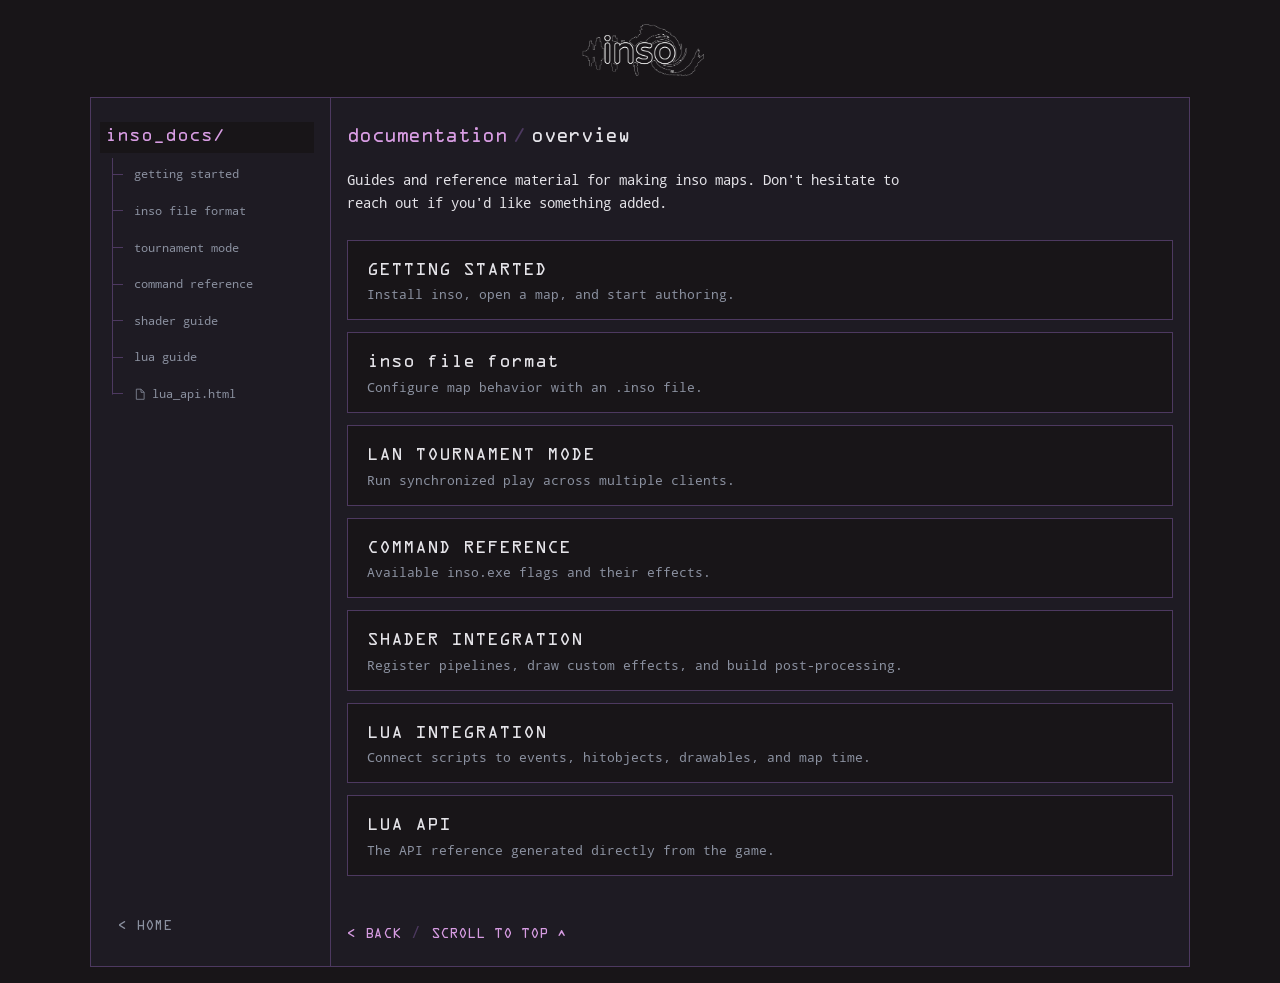
==== commit bfddf9c5: "text changes" ====
--- a/docs/index.html
+++ b/docs/index.html
@@ -35,22 +35,22 @@
 
                         <section class="docs-content-getting-started" id="getting-started" hidden>
                             <h2 class="docs-path"><a class="docs-path-root" href="./">documentation</a><span class="docs-path-separator">/</span><strong>getting started</strong></h2>
-                            <p>inso opens existing osu! beatmaps and adds lua scripting, custom shaders, and map-specific assets. start with a normal <code>.osu</code> map, then add the inso files you need.</p>
+                            <p>inso opens existing osu! beatmaps and adds Lua scripting, custom shaders, and map-specific assets. Start with a normal <code>.osu</code> map, then add the inso files you need.</p>
 
                             <h3>install inso</h3>
-                            <p>download the <a href="https://github.com/isakvik/inso/releases/latest" target="_blank" rel="noopener">latest release</a> and extract it somewhere you can write to.</p>
+                            <p>Download the <a href="https://github.com/isakvik/inso/releases/latest" target="_blank" rel="noopener">latest release</a> and extract it somewhere you can write to.</p>
                             <ul>
-                                <li>on windows, add maps to the extracted <code>songs/</code> folder and run <code>inso.exe</code>.</li>
-                                <li>on linux, install <code>libasound2</code> and make sure <code>libGL</code> and a supported graphics driver are available. add maps to <code>songs/</code> and run <code>inso</code>.</li>
+                                <li>On Windows, add maps to the extracted <code>songs/</code> folder and run <code>inso.exe</code>.</li>
+                                <li>On Linux, install <code>libasound2</code> and make sure <code>libGL</code> and a supported graphics driver are available. Add maps to <code>songs/</code> and run <code>inso</code>.</li>
                             </ul>
-                            <p>run inso from its extracted folder. the game looks for <code>songs/</code>, <code>skins/</code>, and <code>shaders/</code> relative to the working directory.</p>
+                            <p>Run inso from its extracted folder. The game looks for <code>songs/</code>, <code>skins/</code>, and <code>shaders/</code> relative to the working directory.</p>
 
                             <h3>open a map</h3>
-                            <p>put a mapset directly under <code>songs/</code>. inso finds the <code>.osu</code> files in that folder and loads the rest of the mapset, including nested assets, when you open it.</p>
-                            <p>maps and skins outside the normal folders can be opened with the <strong>open external</strong> button below their dropdowns. press <code>ctrl+f5</code> after adding files while inso is running to refresh the map and skin lists.</p>
+                            <p>Put a mapset directly under <code>songs/</code>. inso finds the <code>.osu</code> files in that folder and loads the rest of the mapset, including nested assets, when you open it.</p>
+                            <p>Maps and skins outside the normal folders can be opened with the <strong>open&nbsp;external</strong> button below their dropdowns. Press <code>ctrl+f5</code> after adding files while inso is running to refresh the map and skin lists.</p>
 
                             <h3>map author workflow</h3>
-                            <p>make the map in stable, open it in inso with <strong>open external</strong>, and keep the map folder open in your editor. relevant changes are watched while the map is open: lua scripts and shaders reload, while map and asset changes reopen the beatmap.</p>
+                            <p>Make the map in stable, open it in inso with <strong>open&nbsp;external</strong>, and keep the map folder open in your editor. Relevant changes are watched while the map is open: Lua scripts and shaders reload, while map and asset changes reopen the beatmap.</p>
                             <pre><code>songs/
   my-map/
     my-map.osu
@@ -59,47 +59,47 @@
     background.fs.glsl
     textures/
     audio/</code></pre>
-                            <p>the <code>.inso</code> file connects the map to its lua entry point, shaders, render targets, and other resources. see <a href="#metadata">inso file format</a>, the <a href="#shader-guide">shader guide</a>, and the <a href="#lua-guide">lua guide</a> to start integrating them.</p>
+                            <p>The <code>.inso</code> file connects the map to its Lua entry point, shaders, render targets, and other resources. See <a href="#metadata">inso file format</a>, the <a href="#shader-guide">shader guide</a>, and the <a href="#lua-guide">lua guide</a> to start integrating them.</p>
                         </section>
 
                         <section class="docs-content-overview" id="overview">
                             <h1 class="docs-path"><span class="docs-path-root">documentation</span><span class="docs-path-separator">/</span><strong>overview</strong></h1>
-                            <p>guides and reference material for making inso maps. don't hesitate to reach out if you'd like something added.</p>
+                            <p>Guides and reference material for making inso maps. Don't hesitate to reach out if you'd like something added.</p>
                             <div class="docs-card-list">
                                 <a class="docs-card" href="#getting-started">
                                     <strong>GETTING STARTED</strong>
-                                    <span>install inso, open a map, and start authoring.</span>
+                                    <span>Install inso, open a map, and start authoring.</span>
                                 </a>
                                 <a class="docs-card" href="#metadata">
                                     <strong>inso file format</strong>
-                                    <span>configure map behavior with an .inso file.</span>
+                                    <span>Configure map behavior with an .inso file.</span>
                                 </a>
                                 <a class="docs-card" href="#lan-tournament">
                                     <strong>LAN TOURNAMENT MODE</strong>
-                                    <span>run synchronized play across multiple clients.</span>
+                                    <span>Run synchronized play across multiple clients.</span>
                                 </a>
                                 <a class="docs-card" href="#command-line">
                                     <strong>COMMAND REFERENCE</strong>
-                                    <span>available inso.exe flags and their effects.</span>
+                                    <span>Available inso.exe flags and their effects.</span>
                                 </a>
                                 <a class="docs-card" href="#shader-guide">
                                     <strong>SHADER INTEGRATION</strong>
-                                    <span>register pipelines, draw custom effects, and build post-processing.</span>
+                                    <span>Register pipelines, draw custom effects, and build post-processing.</span>
                                 </a>
                                 <a class="docs-card" href="#lua-guide">
                                     <strong>LUA INTEGRATION</strong>
-                                    <span>connect scripts to events, hitobjects, drawables, and map time.</span>
+                                    <span>Connect scripts to events, hitobjects, drawables, and map time.</span>
                                 </a>
                                 <a class="docs-card" href="./lua_api.html">
                                     <strong>LUA API</strong>
-                                    <span>the api reference generated directly from the game.</span>
+                                    <span>The API reference generated directly from the game.</span>
                                 </a>
                             </div>
                         </section>
 
                         <section class="docs-content-command-line" id="command-line" hidden>
                             <h2 class="docs-path"><span class="docs-path-root">documentation</span><span class="docs-path-separator">/</span><strong>command line</strong></h2>
-                            <p>the game accepts a small set of startup flags. unknown flags are ignored, and there is no separate help flag.</p>
+                            <p>The game accepts a small set of startup flags. Unknown flags are ignored, and there is no separate help flag.</p>
 
                             <h3>inso</h3>
                             <div class="docs-table-wrapper">
@@ -108,9 +108,9 @@
                                         <tr><th scope="col">flag</th><th scope="col">effect</th></tr>
                                     </thead>
                                     <tbody>
-                                        <tr><th scope="row"><code>--tournament [path]</code></th><td>starts the tournament client. an optional map or song folder path can be loaded at startup.</td></tr>
-                                        <tr><th scope="row"><code>--gen-lua-docs</code></th><td>regenerates <code>docs/lua_api.html</code> and exits. run it from the inso folder so the output is written to the expected location.</td></tr>
-                                        <tr><th scope="row"><code>--disable-raw-input</code></th><td>disables raw input for the process. this can help when debugging with tools that do not handle raw input correctly.</td></tr>
+                                        <tr><th scope="row"><code>--tournament [path]</code></th><td>Starts the tournament client. An optional map or song folder path can be loaded at startup.</td></tr>
+                                        <tr><th scope="row"><code>--gen-lua-docs</code></th><td>Regenerates <code>docs/lua_api.html</code> and exits. Run it from the inso folder so the output is written to the expected location.</td></tr>
+                                        <tr><th scope="row"><code>--disable-raw-input</code></th><td>Disables raw input for the process. This can help when debugging with tools that do not handle raw input correctly.</td></tr>
                                     </tbody>
                                 </table>
                             </div>
@@ -122,53 +122,53 @@
                                         <tr><th scope="col">key</th><th scope="col">action</th></tr>
                                     </thead>
                                     <tbody>
-                                        <tr><th scope="row"><code>escape</code> / <code>space</code></th><td>pause or resume playback</td></tr>
-                                        <tr><th scope="row"><code>left</code> / <code>right</code></th><td>scrub backward or forward by one grid step</td></tr>
-                                        <tr><th scope="row"><code>ctrl+left</code> / <code>ctrl+right</code></th><td>jump to the previous or next bookmark</td></tr>
-                                        <tr><th scope="row"><code>ctrl+o</code></th><td>open a beatmap file</td></tr>
-                                        <tr><th scope="row"><code>ctrl+c</code></th><td>copy the playhead time in milliseconds</td></tr>
-                                        <tr><th scope="row"><code>ctrl+shift+c</code></th><td>copy the playhead as an osu-style <code>mm:ss:mmm</code> timestamp</td></tr>
-                                        <tr><th scope="row"><code>ctrl+v</code></th><td>jump to the <code>mm:ss:mmm</code> timestamp in the clipboard</td></tr>
-                                        <tr><th scope="row"><code>f5</code></th><td>enter play mode from the current playhead</td></tr>
-                                        <tr><th scope="row"><code>shift+f5</code></th><td>enter play mode from the first hitobject's preempt window</td></tr>
-                                        <tr><th scope="row"><code>r</code></th><td>soft reload the current beatmap</td></tr>
-                                        <tr><th scope="row"><code>shift+r</code></th><td>reload the beatmap and its assets</td></tr>
-                                        <tr><th scope="row"><code>z</code></th><td>jump to the first hitobject, or to the map start if already there</td></tr>
-                                        <tr><th scope="row"><code>home</code></th><td>reset playback rate to 1x</td></tr>
-                                        <tr><th scope="row"><code>pageup</code> / <code>pagedown</code></th><td>speed up or slow down playback</td></tr>
-                                        <tr><th scope="row">mouse scroll</th><td>scrub along the beat grid</td></tr>
-                                    </tbody>
-                                </table>
-                            </div>
-                            <p>the broadcaster used for synchronized play is documented in <a href="#lan-tournament">tournament mode</a>.</p>
+                                        <tr><th scope="row"><code>escape</code> / <code>space</code></th><td>Pause or resume playback</td></tr>
+                                        <tr><th scope="row"><code>left</code> / <code>right</code></th><td>Scrub backward or forward by one grid step</td></tr>
+                                        <tr><th scope="row"><code>ctrl+left</code> / <code>ctrl+right</code></th><td>Jump to the previous or next bookmark</td></tr>
+                                        <tr><th scope="row"><code>ctrl+o</code></th><td>Open a beatmap file</td></tr>
+                                        <tr><th scope="row"><code>ctrl+c</code></th><td>Copy the playhead time in milliseconds</td></tr>
+                                        <tr><th scope="row"><code>ctrl+shift+c</code></th><td>Copy the playhead as an osu-style <code>mm:ss:mmm</code> timestamp</td></tr>
+                                        <tr><th scope="row"><code>ctrl+v</code></th><td>Jump to the <code>mm:ss:mmm</code> timestamp in the clipboard</td></tr>
+                                        <tr><th scope="row"><code>f5</code></th><td>Enter play mode from the current playhead</td></tr>
+                                        <tr><th scope="row"><code>shift+f5</code></th><td>Enter play mode from the first hitobject's preempt window</td></tr>
+                                        <tr><th scope="row"><code>r</code></th><td>Soft reload the current beatmap</td></tr>
+                                        <tr><th scope="row"><code>shift+r</code></th><td>Reload the beatmap and its assets</td></tr>
+                                        <tr><th scope="row"><code>z</code></th><td>Jump to the first hitobject, or to the map start if already there</td></tr>
+                                        <tr><th scope="row"><code>home</code></th><td>Reset playback rate to 1x</td></tr>
+                                        <tr><th scope="row"><code>pageup</code> / <code>pagedown</code></th><td>Speed up or slow down playback</td></tr>
+                                        <tr><th scope="row">mouse scroll</th><td>Scrub along the beat grid</td></tr>
+                                    </tbody>
+                                </table>
+                            </div>
+                            <p>The broadcaster used for synchronized play is documented in <a href="#lan-tournament">tournament mode</a>.</p>
                         </section>
 
                         <section class="docs-content-lan-tournament" id="lan-tournament" hidden>
                             <h2 class="docs-path"><span class="docs-path-root">documentation</span><span class="docs-path-separator">/</span><strong>tournament mode</strong></h2>
-                            <p>tournament mode lets several inso clients begin the same map together. it is intended for lan events, recordings, and streams where each display needs to stay in sync.</p>
+                            <p>Tournament mode lets several inso clients begin the same map together. It is intended for LAN events, recordings, and streams where each display needs to stay in sync.</p>
 
                             <h3>start the clients</h3>
-                            <p>on each computer, open the same map and start the client in tournament mode:</p>
+                            <p>On each computer, open the same map and start the client in tournament mode:</p>
                             <pre><code>inso --tournament songs/my-map/</code></pre>
-                            <p>the map is loaded and prepared before the start signal arrives. each client listens for udp packets on port <code>8727</code>. the optional path can be omitted when the client should use its normal startup selection.</p>
+                            <p>The map is loaded and prepared before the start signal arrives. Each client listens for UDP packets on port <code>8727</code>. The optional path can be omitted when the client should use its normal startup selection.</p>
 
                             <h3>send a start signal</h3>
-                            <p>run <code>inso_lan_broadcast</code> on a computer that can reach the clients:</p>
+                            <p>Run <code>inso_lan_broadcast</code> on a computer that can reach the clients:</p>
                             <pre><code>inso_lan_broadcast start
 inso_lan_broadcast start 192.168.1.255 500</code></pre>
-                            <p>the default target is <code>255.255.255.255</code> and the default wait is <code>250</code> ms. the wait gives the packet time to reach every client before the start is scheduled. a signal is sent four times with a short gap between packets so one lost packet does not stop the event.</p>
-                            <p>clients begin from a three-second lead-in, then use a shared wall clock while the audio follows it. this keeps separate displays aligned without making normal solo play depend on the network.</p>
+                            <p>The default target is <code>255.255.255.255</code> and the default wait is <code>250</code> ms. The wait gives the packet time to reach every client before the start is scheduled. A signal is sent four times with a short gap between packets so one lost packet does not stop the event.</p>
+                            <p>Clients begin from a three-second lead-in, then use a shared wall clock while the audio follows it. This keeps separate displays aligned without making normal solo play depend on the network.</p>
 
                             <h3>abort a map</h3>
                             <pre><code>inso_lan_broadcast abort
 inso_lan_broadcast abort 192.168.1.255</code></pre>
-                            <p>an abort cancels a start that has not fired yet. after a map has started, it reloads and rearms the map so the clients can prepare for another attempt.</p>
-                            <p>for a local fallback, press <code>ctrl+enter</code> on a waiting client. this starts that client without sending a network signal, so it is useful for testing but not for synchronizing a group.</p>
+                            <p>An abort cancels a start that has not fired yet. After a map has started, it reloads and rearms the map so the clients can prepare for another attempt.</p>
+                            <p>For a local fallback, press <code>ctrl+enter</code> on a waiting client. This starts that client without sending a network signal, so it is useful for testing but not for synchronizing a group.</p>
                         </section>
 
                         <section class="docs-content-metadata" id="metadata" hidden>
                             <h2 class="docs-path"><span class="docs-path-root">documentation</span><span class="docs-path-separator">/</span><strong>inso file format</strong></h2>
-                            <p>an <code>.inso</code> file adds inso-specific behavior to an osu! mapset. it is a plain text file with colon-separated values and named entries.</p>
+                            <p>An <code>.inso</code> file adds inso-specific behavior to an osu! mapset. It is a plain text file with colon-separated values and named entries.</p>
                             <pre><code>inso file format v1
 
 [General]
@@ -180,7 +180,7 @@
 VertexShader: builtin.quad
 FragmentShader: background.fs.glsl
 BlendMode: Alpha</code></pre>
-                            <p>all sections are optional. filenames and resource names are resolved from the mapset folder. the sections can be used together to build a scripted map, a post-processing chain, or a map that only changes gameplay settings.</p>
+                            <p>All sections are optional. Filenames and resource names are resolved from the mapset folder. The sections can be used together to build a scripted map, a post-processing chain, or a map that only changes gameplay settings.</p>
 
                             <h3>general</h3>
                             <div class="docs-table-wrapper">
@@ -189,17 +189,17 @@
                                         <tr><th scope="col">key</th><th scope="col">description</th></tr>
                                     </thead>
                                     <tbody>
-                                        <tr><th scope="row"><code>LuaEntryPoint</code></th><td>the lua file to run for the map. use a filename such as <code>main.lua</code>; paths are not accepted.</td></tr>
-                                        <tr><th scope="row"><code>BackgroundPipeline</code></th><td>the shader pipeline used for the map background.</td></tr>
-                                        <tr><th scope="row"><code>DoubleMouse</code></th><td>a non-zero value enables the special dual-mouse input mode.</td></tr>
-                                        <tr><th scope="row"><code>Backbuffer</code></th><td>a non-zero value enables a full-frame backbuffer that can be sampled by post-processing passes.</td></tr>
-                                        <tr><th scope="row"><code>FixedUpdateRate</code></th><td>the lua fixed-update frequency in hz. values at or below zero use the default rate of 120 hz.</td></tr>
+                                        <tr><th scope="row"><code>LuaEntryPoint</code></th><td>The Lua file to run for the map. Use a filename such as <code>main.lua</code>; paths are not accepted.</td></tr>
+                                        <tr><th scope="row"><code>BackgroundPipeline</code></th><td>The shader pipeline used for the map background.</td></tr>
+                                        <tr><th scope="row"><code>DoubleMouse</code></th><td>A non-zero value enables the special dual-mouse input mode.</td></tr>
+                                        <tr><th scope="row"><code>Backbuffer</code></th><td>A non-zero value enables a full-frame backbuffer that can be sampled by post-processing passes.</td></tr>
+                                        <tr><th scope="row"><code>FixedUpdateRate</code></th><td>The Lua fixed-update frequency in Hz. Values at or below zero use the default rate of 120 Hz.</td></tr>
                                     </tbody>
                                 </table>
                             </div>
 
                             <h3>force settings</h3>
-                            <p><code>[ForceSettings]</code> applies selected user settings for the lifetime of the map. the user's own values are restored when the map closes and forced values are not written to <code>user.ini</code>.</p>
+                            <p><code>[ForceSettings]</code> applies selected user settings for the lifetime of the map. The user's own values are restored when the map closes and forced values are not written to <code>user.ini</code>.</p>
                             <div class="docs-table-wrapper">
                                 <table class="docs-table">
                                     <thead>
@@ -207,87 +207,87 @@
                                     </thead>
                                     <tbody>
                                         <tr><th scope="row"><code>window_mode</code></th><td><code>fullscreen</code>, <code>borderless_fullscreen</code>, or <code>windowed</code></td></tr>
-                                        <tr><th scope="row"><code>bg_dim</code></th><td>background dim amount from <code>0</code> to <code>1</code></td></tr>
-                                        <tr><th scope="row"><code>skin_path</code></th><td>skin folder to use. a folder relative to the mapset is accepted.</td></tr>
-                                        <tr><th scope="row"><code>playfield_border_opacity</code></th><td>playfield border opacity from <code>0</code> to <code>1</code></td></tr>
-                                        <tr><th scope="row"><code>cursor_size_multiplier</code></th><td>positive cursor size multiplier</td></tr>
-                                        <tr><th scope="row"><code>snaking_in_sliders_enabled</code></th><td>enable or disable slider body snaking during approach</td></tr>
-                                        <tr><th scope="row"><code>snaking_out_sliders_enabled</code></th><td>enable or disable slider body retraction at the end of a slider</td></tr>
-                                        <tr><th scope="row"><code>hitsound_volume_follows_music</code></th><td>enable or disable hitsound volume following the music volume</td></tr>
-                                    </tbody>
-                                </table>
-                            </div>
-                            <p>boolean values are written as <code>1</code>, <code>true</code>, <code>0</code>, or <code>false</code>.</p>
+                                        <tr><th scope="row"><code>bg_dim</code></th><td>Background dim amount from <code>0</code> to <code>1</code></td></tr>
+                                        <tr><th scope="row"><code>skin_path</code></th><td>Skin folder to use. A folder relative to the mapset is accepted.</td></tr>
+                                        <tr><th scope="row"><code>playfield_border_opacity</code></th><td>Playfield border opacity from <code>0</code> to <code>1</code></td></tr>
+                                        <tr><th scope="row"><code>cursor_size_multiplier</code></th><td>Positive cursor size multiplier</td></tr>
+                                        <tr><th scope="row"><code>snaking_in_sliders_enabled</code></th><td>Enable or disable slider body snaking during approach</td></tr>
+                                        <tr><th scope="row"><code>snaking_out_sliders_enabled</code></th><td>Enable or disable slider body retraction at the end of a slider</td></tr>
+                                        <tr><th scope="row"><code>hitsound_volume_follows_music</code></th><td>Enable or disable hitsound volume following the music volume</td></tr>
+                                    </tbody>
+                                </table>
+                            </div>
+                            <p>Boolean values are written as <code>1</code>, <code>true</code>, <code>0</code>, or <code>false</code>.</p>
 
                             <h3>shaders</h3>
-                            <p>each <code>[[name]]</code> entry declares a pipeline that scripts can use by name. shader paths are relative to the mapset unless they name a built-in shader.</p>
+                            <p>Each <code>[[name]]</code> entry declares a pipeline that scripts can use by name. Shader paths are relative to the mapset unless they name a built-in shader.</p>
                             <div class="docs-table-wrapper">
                                 <table class="docs-table">
                                     <thead>
                                         <tr><th scope="col">key</th><th scope="col">description</th></tr>
                                     </thead>
                                     <tbody>
-                                        <tr><th scope="row"><code>VertexShader</code></th><td>vertex shader filename or <code>builtin.quad</code>, <code>builtin.slider</code>, or <code>builtin.text</code></td></tr>
-                                        <tr><th scope="row"><code>FragmentShader</code></th><td>fragment shader filename or <code>builtin.quad</code>, <code>builtin.slider</code>, <code>builtin.slider_present</code>, or <code>builtin.text</code></td></tr>
+                                        <tr><th scope="row"><code>VertexShader</code></th><td>Vertex shader filename or <code>builtin.quad</code>, <code>builtin.slider</code>, or <code>builtin.text</code></td></tr>
+                                        <tr><th scope="row"><code>FragmentShader</code></th><td>Fragment shader filename or <code>builtin.quad</code>, <code>builtin.slider</code>, <code>builtin.slider_present</code>, or <code>builtin.text</code></td></tr>
                                         <tr><th scope="row"><code>BlendMode</code></th><td><code>None</code>, <code>Alpha</code>, <code>Additive</code>, <code>Max</code>, <code>Premultiplied</code>, or <code>PremultipliedOver</code></td></tr>
-                                        <tr><th scope="row"><code>DepthWrite</code></th><td>depth writes are disabled by default. set this to a non-zero value to enable them.</td></tr>
+                                        <tr><th scope="row"><code>DepthWrite</code></th><td>Depth writes are disabled by default. Set this to a non-zero value to enable them.</td></tr>
                                     </tbody>
                                 </table>
                             </div>
 
                             <h3>buffers</h3>
-                            <p>each named buffer can load a file-backed model or allocate a writable buffer. <code>Source</code> takes precedence when both keys are present.</p>
+                            <p>Each named buffer can load a file-backed model or allocate a writable buffer. <code>Source</code> takes precedence when both keys are present.</p>
                             <pre><code>[Buffers]
 [[my_model]]
 Source: crate.gltf
 
 [[scratch]]
 Size: 4096</code></pre>
-                            <p><code>Size</code> is measured in bytes. buffers can then be referenced from lua and custom shaders.</p>
+                            <p><code>Size</code> is measured in bytes. Buffers can then be referenced from Lua and custom shaders.</p>
 
                             <h3>render targets</h3>
-                            <p>render targets provide named off-screen textures for custom drawables and post-processing.</p>
+                            <p>Render targets provide named off-screen textures for custom drawables and post-processing.</p>
                             <div class="docs-table-wrapper">
                                 <table class="docs-table">
                                     <thead>
                                         <tr><th scope="col">key</th><th scope="col">values</th></tr>
                                     </thead>
                                     <tbody>
-                                        <tr><th scope="row"><code>Format</code></th><td><code>rgba8</code> or <code>rgba16f</code>. the default is <code>rgba8</code>.</td></tr>
-                                        <tr><th scope="row"><code>Filter</code></th><td><code>linear</code> or <code>nearest</code>. the default is <code>linear</code>.</td></tr>
+                                        <tr><th scope="row"><code>Format</code></th><td><code>rgba8</code> or <code>rgba16f</code>. The default is <code>rgba8</code>.</td></tr>
+                                        <tr><th scope="row"><code>Filter</code></th><td><code>linear</code> or <code>nearest</code>. The default is <code>linear</code>.</td></tr>
                                         <tr><th scope="row"><code>Size</code></th><td><code>N%</code> tracks the window size, while <code>WxH</code> creates a fixed-size target.</td></tr>
-                                        <tr><th scope="row"><code>Scale</code></th><td>legacy scale value. prefer <code>Size: N%</code> for new maps.</td></tr>
-                                        <tr><th scope="row"><code>Depth</code></th><td>depth is disabled by default. set this to a non-zero value to enable it.</td></tr>
-                                        <tr><th scope="row"><code>ClearEveryFrame</code></th><td>the target is cleared every frame unless the value is <code>0</code>.</td></tr>
-                                    </tbody>
-                                </table>
-                            </div>
-                            <p>the reserved <code>backbuffer</code> and <code>screen</code> targets are available to post-processing passes when <code>Backbuffer: 1</code> is enabled.</p>
+                                        <tr><th scope="row"><code>Scale</code></th><td>Legacy scale value. Prefer <code>Size: N%</code> for new maps.</td></tr>
+                                        <tr><th scope="row"><code>Depth</code></th><td>Depth is disabled by default. Set this to a non-zero value to enable it.</td></tr>
+                                        <tr><th scope="row"><code>ClearEveryFrame</code></th><td>The target is cleared every frame unless the value is <code>0</code>.</td></tr>
+                                    </tbody>
+                                </table>
+                            </div>
+                            <p>The reserved <code>backbuffer</code> and <code>screen</code> targets are available to post-processing passes when <code>Backbuffer: 1</code> is enabled.</p>
 
                             <h3>hitobject extra bits</h3>
-                            <p>assign script-readable bit flags to hitobjects by their exact start time:</p>
+                            <p>Assign script-readable bit flags to hitobjects by their exact start time:</p>
                             <pre><code>[HitObjectExtraBits]
 1000,0x01
 1500,0b1010
 2000,4</code></pre>
-                            <p>values can be decimal, hexadecimal, or binary. lua filtering safely supports up to 53 bits (every Lua number literal becomes a floating point number).</p>
+                            <p>Values can be decimal, hexadecimal, or binary. Lua filtering safely supports up to 53 bits (every Lua number literal becomes a floating point number).</p>
                         </section>
 
                         <section class="docs-content-shader-guide" id="shader-guide" hidden>
                             <h2 class="docs-path"><span class="docs-path-root">documentation</span><span class="docs-path-separator">/</span><strong>shader guide</strong></h2>
-                            <p>custom shaders are map resources. declare a pipeline in the <code>.inso</code> file, then select it from lua or attach it to a post-processing pass.</p>
+                            <p>Custom shaders are map resources. Declare a pipeline in the <code>.inso</code> file, then select it from Lua or attach it to a post-processing pass.</p>
 
                             <h2>the integration loop</h2>
-                            <p>shader work in inso usually has three parts:</p>
+                            <p>Shader work in inso usually has three parts:</p>
                             <ol>
-                                <li>declare a named shader pipeline in <a href="#metadata">inso metadata</a>.</li>
-                                <li>write a vertex and fragment shader using the interface for the pipeline you are replacing.</li>
-                                <li>create an <code>Element</code>, <code>Drawable</code>, or post pass that refers to the pipeline by name.</li>
+                                <li>Declare a named shader pipeline in <a href="#metadata">inso metadata</a>.</li>
+                                <li>Write a vertex and fragment shader using the interface for the pipeline you are replacing.</li>
+                                <li>Create an <code>Element</code>, <code>Drawable</code>, or post pass that refers to the pipeline by name.</li>
                             </ol>
-                            <p>shader files and map assets are watched while a map is open, so a compileable edit is picked up without restarting the game.</p>
+                            <p>Shader files and map assets are watched while a map is open, so a compileable edit is picked up without restarting the game.</p>
 
                             <h2>a first quad shader</h2>
-                            <p>the built-in quad vertex shader already creates a quad, applies transforms, and passes texture coordinates to the fragment shader. start by registering a fragment shader with <code>builtin.quad</code>:</p>
+                            <p>The built-in quad vertex shader already creates a quad, applies transforms, and passes texture coordinates to the fragment shader. Start by registering a fragment shader with <code>builtin.quad</code>:</p>
                             <pre><code>[General]
 LuaEntryPoint: main.lua
 
@@ -296,9 +296,9 @@
 VertexShader: builtin.quad
 FragmentShader: wave.fs.glsl
 BlendMode: Alpha</code></pre>
-                            <p>the name <code>wave</code> is a map-local pipeline name. it is not the filename, and it is the name used by <code>Element:set_shader</code>.</p>
-
-                            <p>here is a complete fragment shader that tints a map texture with a moving wave:</p>
+                            <p>The name <code>wave</code> is a map-local pipeline name. It is not the filename, and it is the name used by <code>Element:set_shader</code>.</p>
+
+                            <p>Here is a complete fragment shader that tints a map texture with a moving wave:</p>
                             <pre><code>#version 460
 #ifdef BINDLESS
 #extension GL_ARB_bindless_texture : require
@@ -330,9 +330,9 @@
     float wave = 0.5 + 0.5 * sin(uv.y * 40.0 + time * 0.004);
     frag_color = base * vec4(0.8 + wave * 0.2, 0.9, 1.0, 1.0);
 }</code></pre>
-                            <p>the bindless and non-bindless branches are both required. inso tries the bindless variant when the graphics driver supports it and falls back to the array of sampler uniforms otherwise.</p>
-
-                            <p>select the pipeline from lua and put it on a drawable:</p>
+                            <p>The bindless and non-bindless branches are both required. inso tries the bindless variant when the graphics driver supports it and falls back to the array of sampler uniforms otherwise.</p>
+
+                            <p>Select the pipeline from Lua and put it on a drawable:</p>
                             <pre><code>function on_init()
     local image = Element.new("background.png")
         :set_shader("wave")
@@ -340,10 +340,10 @@
     Drawable.new(image, 0, 999999, Layer.BACKGROUND)
         :set_fullscreen(true)
 end</code></pre>
-                            <p><code>Element.new()</code> without a texture creates a white quad. use a mapset texture name when the shader should process an image. <code>set_fullscreen</code> makes the drawable track the render target size.</p>
+                            <p><code>Element.new()</code> without a texture creates a white quad. Use a mapset texture name when the shader should process an image. <code>set_fullscreen</code> makes the drawable track the render target size.</p>
 
                             <h2>engine-provided inputs</h2>
-                            <p>the global uniform block is bound at <code>3</code>. the most useful values for ordinary effects are music time, cursor position, and the current window resolution:</p>
+                            <p>The global uniform block is bound at <code>3</code>. The most useful values for ordinary effects are music time, cursor position, and the current window resolution:</p>
                             <pre><code>layout(std140, binding = 3) uniform globalData {
     mat3 t;
     mat3 playfieldTransform;
@@ -358,16 +358,16 @@
                                         <tr><th scope="col">value</th><th scope="col">meaning</th></tr>
                                     </thead>
                                     <tbody>
-                                        <tr><th scope="row"><code>time</code></th><td>current music time in milliseconds</td></tr>
-                                        <tr><th scope="row"><code>cursorPos</code></th><td>cursor position in playfield coordinates</td></tr>
-                                        <tr><th scope="row"><code>resolution</code></th><td>window size in pixels</td></tr>
-                                        <tr><th scope="row"><code>playfieldTransform</code></th><td>the current playfield transform matrix</td></tr>
+                                        <tr><th scope="row"><code>time</code></th><td>Current music time in milliseconds</td></tr>
+                                        <tr><th scope="row"><code>cursorPos</code></th><td>Cursor position in playfield coordinates</td></tr>
+                                        <tr><th scope="row"><code>resolution</code></th><td>Window size in pixels</td></tr>
+                                        <tr><th scope="row"><code>playfieldTransform</code></th><td>The current playfield transform matrix</td></tr>
                                     </tbody>
                                 </table>
                             </div>
 
                             <h2>parameters from lua</h2>
-                            <p><code>Shader.set_param</code> writes one of 64 shared float slots. <code>Shader.set_vec4</code> writes one of 16 shared vector slots. the buffer is shared by every shader, so reserve indices for each effect instead of letting unrelated effects overwrite each other.</p>
+                            <p><code>Shader.set_param</code> writes one of 64 shared float slots. <code>Shader.set_vec4</code> writes one of 16 shared vector slots. The buffer is shared by every shader, so reserve indices for each effect instead of letting unrelated effects overwrite each other.</p>
                             <pre><code>layout(std140, binding = 7) uniform UserParams {
     vec4 params[16];
 };
@@ -382,10 +382,10 @@
     Shader.set_param(0, 0.75)
     Shader.set_vec4(1, 1.0, 0.4, 0.2, 1.0)
 end</code></pre>
-                            <p>float index <code>13</code> is stored in <code>params[3].y</code>, for example. use <code>index / 4</code> for the vector and <code>index % 4</code> for its component when mapping individual float slots.</p>
+                            <p>Float index <code>13</code> is stored in <code>params[3].y</code>, for example. Use <code>index / 4</code> for the vector and <code>index % 4</code> for its component when mapping individual float slots.</p>
 
                             <h2>post-processing</h2>
-                            <p>post passes are fullscreen draws that sample a render target and write to another one. capture the layers you want, declare the intermediate targets, then queue the passes from <code>on_init</code>.</p>
+                            <p>Post passes are fullscreen draws that sample a render target and write to another one. Capture the layers you want, declare the intermediate targets, then queue the passes from <code>on_init</code>.</p>
                             <pre><code>[General]
 LuaEntryPoint: main.lua
 Backbuffer: 1
@@ -427,15 +427,15 @@
         after = Layer.TOP
     }
 end</code></pre>
-                            <p>a post shader reads the source slots through the block at binding <code>14</code>:</p>
+                            <p>A post shader reads the source slots through the block at binding <code>14</code>:</p>
                             <pre><code>layout(std140, binding = 14) uniform PostParams {
     uvec4 srcSlots;
 };</code></pre>
-                            <p><code>srcSlots.x</code> is the first source, <code>srcSlots.y</code> is the second, and so on. a pass can receive up to four sources. <code>backbuffer</code> is the full-frame capture and requires <code>Backbuffer: 1</code>; <code>screen</code> is the real window destination.</p>
-                            <p>post passes should normally run after <code>Layer.TOP</code>. the platform layer is reserved for overlays that must stay above the post-processed image.</p>
+                            <p><code>srcSlots.x</code> is the first source, <code>srcSlots.y</code> is the second, and so on. A pass can receive up to four sources. <code>backbuffer</code> is the full-frame capture and requires <code>Backbuffer: 1</code>; <code>screen</code> is the real window destination.</p>
+                            <p>Post passes should normally run after <code>Layer.TOP</code>. The platform layer is reserved for overlays that must stay above the post-processed image.</p>
 
                             <h2>custom mesh shaders</h2>
-                            <p>mesh shaders use a model buffer instead of the quad batch. declare the model and a depth-enabled target in the map file:</p>
+                            <p>Mesh shaders use a model buffer instead of the quad batch. Declare the model and a depth-enabled target in the map file:</p>
                             <pre><code>[Shaders]
 [[mesh]]
 VertexShader: mesh.vs.glsl
@@ -449,7 +449,7 @@
 [RenderTargets]
 [[mesh_scene]]
 Depth: 1</code></pre>
-                            <p>attach the buffer and target to an element, then composite the target back into the normal 2d layers:</p>
+                            <p>Attach the buffer and target to an element, then composite the target back into the normal 2d layers:</p>
                             <pre><code>function on_init()
     local model = Element.new()
         :set_shader("mesh")
@@ -464,34 +464,34 @@
     Drawable.new(composite, 0, 999999, Layer.OVERLAY)
         :set_fullscreen(true)
 end</code></pre>
-                            <p>2d quads use a flat depth plane, so a 3d mesh should render into its own depth-cleared target instead of competing with the normal playfield depth buffer. mesh vertices must match the packed buffer layout used by the loader.</p>
+                            <p>2d quads use a flat depth plane, so a 3d mesh should render into its own depth-cleared target instead of competing with the normal playfield depth buffer. Mesh vertices must match the packed buffer layout used by the loader.</p>
 
                             <h2>validate before sharing</h2>
-                            <p>custom shaders that compile on one gpu can still fail elsewhere. run the bundled validator against the map directory:</p>
+                            <p>Custom shaders that compile on one GPU can still fail elsewhere. Run the bundled validator against the map directory:</p>
                             <pre><code>build/validate_shaders songs</code></pre>
-                            <p>the validator checks the declared shader pairs with and without bindless textures. before shipping a map:</p>
+                            <p>The validator checks the declared shader pairs with and without bindless textures. Before shipping a map:</p>
                             <ul>
-                                <li>keep uniform values in ordinary variables, not <code>const</code> initializers.</li>
-                                <li>do not call <code>textureSize</code>, <code>imageSize</code>, or similar query functions on bindless samplers. pass sizes explicitly.</li>
-                                <li>only enable vendor extensions that the shader actually uses.</li>
-                                <li>test on at least one amd or intel integrated gpu when possible.</li>
+                                <li>Keep uniform values in ordinary variables, not <code>const</code> initializers.</li>
+                                <li>Do not call <code>textureSize</code>, <code>imageSize</code>, or similar query functions on bindless samplers. Pass sizes explicitly.</li>
+                                <li>Only enable vendor extensions that the shader actually uses.</li>
+                                <li>Test on at least one AMD or Intel integrated GPU when possible.</li>
                             </ul>
-                            <p>the <a href="#lua-guide">lua integration guide</a> covers the scripting side of shader parameters and post passes. the <a href="./lua_api.html">lua api reference</a> contains the complete generated signatures.</p>
+                            <p>The <a href="#lua-guide">Lua integration guide</a> covers the scripting side of shader parameters and post passes. The <a href="./lua_api.html">Lua API reference</a> contains the complete generated signatures.</p>
                         </section>
 
                         <section class="docs-content-lua-guide" id="lua-guide" hidden>
                             <h2 class="docs-path"><span class="docs-path-root">documentation</span><span class="docs-path-separator">/</span><strong>lua guide</strong></h2>
-                            <p>inso loads one lua entry point per mapset. the script can react to playback, change hitobjects, create drawables, drive shaders, and build effects around the normal osu! map.</p>
+                            <p>inso loads one Lua entry point per mapset. The script can react to playback, change hitobjects, create drawables, drive shaders, and build effects around the normal osu! map.</p>
 
                             <h2>connect a script</h2>
-                            <p>point to a plain lua filename from the map's <code>.inso</code> file:</p>
+                            <p>Point to a plain Lua filename from the map's <code>.inso</code> file:</p>
                             <pre><code>[General]
 LuaEntryPoint: main.lua</code></pre>
-                            <p>the entry point must be a filename in the mapset folder. paths containing <code>/</code>, <code>\</code>, or <code>:</code> are not accepted.</p>
-                            <p>callbacks are global functions. inso checks for them after loading the file, so a local function with the right name will not become an event handler.</p>
+                            <p>The entry point must be a filename in the mapset folder. Paths containing <code>/</code>, <code>\</code>, or <code>:</code> are not accepted.</p>
+                            <p>Callbacks are global functions. inso checks for them after loading the file, so a local function with the right name will not become an event handler.</p>
 
                             <h2>your first script</h2>
-                            <p>this script creates a textured drawable, attaches a small animation, and places it on the overlay:</p>
+                            <p>This script creates a textured drawable, attaches a small animation, and places it on the overlay:</p>
                             <pre><code>function on_init()
     local pulse = Animation.new()
         :scale(0, 1, 1, 1, 1.1, 1.1, Tween.CUBIC_OUT)
@@ -503,33 +503,33 @@
         :set_pos(256, 192)
         :set_size(96, 96)
 end</code></pre>
-                            <p>objects returned by <code>Drawable.new</code>, <code>Element.new</code>, and <code>Animation.new</code> are userdata handles. keep a reference when the object needs to stay alive or when you will update it later. setters return <code>self</code>, so the calls can be chained.</p>
-                            <p>animation times are normalized from <code>0</code> to <code>1</code> by default. use <code>TimeDomain.MILLISECONDS</code> or <code>TimeDomain.MAP_MILLISECONDS</code> when the animation should follow a duration or an absolute map time.</p>
+                            <p>Objects returned by <code>Drawable.new</code>, <code>Element.new</code>, and <code>Animation.new</code> are userdata handles. Keep a reference when the object needs to stay alive or when you will update it later. Setters return <code>self</code>, so the calls can be chained.</p>
+                            <p>Animation times are normalized from <code>0</code> to <code>1</code> by default. Use <code>TimeDomain.MILLISECONDS</code> or <code>TimeDomain.MAP_MILLISECONDS</code> when the animation should follow a duration or an absolute map time.</p>
 
                             <h2>events and time</h2>
-                            <p>the most common callbacks are:</p>
+                            <p>The most common callbacks are:</p>
                             <div class="docs-table-wrapper">
                                 <table class="docs-table">
                                     <thead>
                                         <tr><th scope="col">callback</th><th scope="col">when it runs</th></tr>
                                     </thead>
                                     <tbody>
-                                        <tr><th scope="row"><code>on_init()</code></th><td>once after the beatmap and script load, before play</td></tr>
-                                        <tr><th scope="row"><code>on_update(time_ms)</code></th><td>once per rendered frame</td></tr>
-                                        <tr><th scope="row"><code>on_fixed_update(time_ms)</code></th><td>on a fixed music-time clock for deterministic simulation</td></tr>
-                                        <tr><th scope="row"><code>on_beat(beat)</code></th><td>when playback crosses a beat</td></tr>
-                                        <tr><th scope="row"><code>on_timing_change(beat, bpm)</code></th><td>when an uninherited timing point becomes active</td></tr>
-                                        <tr><th scope="row"><code>on_pause_change(paused)</code></th><td>when playback pauses or resumes</td></tr>
-                                        <tr><th scope="row"><code>on_judgement(hitobject, judgement, timing_error_ms)</code></th><td>when an object receives a judgement</td></tr>
-                                        <tr><th scope="row"><code>on_map_complete()</code></th><td>when the last scoring object has been judged</td></tr>
-                                    </tbody>
-                                </table>
-                            </div>
-                            <p>use <code>on_update</code> for frame-based visual motion. use <code>on_fixed_update</code> for simulation that should be reproducible across frame rates. declaring <code>on_fixed_update</code> also moves scheduled callbacks onto the fixed clock.</p>
-                            <p>the complete event list, signatures, and class reference are in the generated <a href="./lua_api.html">lua api</a>.</p>
+                                        <tr><th scope="row"><code>on_init()</code></th><td>Once after the beatmap and script load, before play</td></tr>
+                                        <tr><th scope="row"><code>on_update(time_ms)</code></th><td>Once per rendered frame</td></tr>
+                                        <tr><th scope="row"><code>on_fixed_update(time_ms)</code></th><td>On a fixed music-time clock for deterministic simulation</td></tr>
+                                        <tr><th scope="row"><code>on_beat(beat)</code></th><td>When playback crosses a beat</td></tr>
+                                        <tr><th scope="row"><code>on_timing_change(beat, bpm)</code></th><td>When an uninherited timing point becomes active</td></tr>
+                                        <tr><th scope="row"><code>on_pause_change(paused)</code></th><td>When playback pauses or resumes</td></tr>
+                                        <tr><th scope="row"><code>on_judgement(hitobject, judgement, timing_error_ms)</code></th><td>When an object receives a judgement</td></tr>
+                                        <tr><th scope="row"><code>on_map_complete()</code></th><td>When the last scoring object has been judged</td></tr>
+                                    </tbody>
+                                </table>
+                            </div>
+                            <p>Use <code>on_update</code> for frame-based visual motion. Use <code>on_fixed_update</code> for simulation that should be reproducible across frame rates. Declaring <code>on_fixed_update</code> also moves scheduled callbacks onto the fixed clock.</p>
+                            <p>The complete event list, signatures, and class reference are in the generated <a href="./lua_api.html">Lua API</a>.</p>
 
                             <h2>beat-driven visuals</h2>
-                            <p>beatmap helpers expose timing values so effects can follow the current map instead of using a guessed bpm:</p>
+                            <p>Beatmap helpers expose timing values so effects can follow the current map instead of using a guessed BPM:</p>
                             <pre><code>function on_beat(beat)
     if beat % 4 == 0 then
         icon_drawable:set_beat_pulse(true)
@@ -543,7 +543,7 @@
                             <p><code>Beatmap.get_beat_proximity()</code> returns <code>1</code> on the beat and eases toward <code>0</code> before the next beat. <code>Beatmap.get_music_time_ms()</code>, <code>Beatmap.get_bpm()</code>, and <code>Beatmap.get_beat_length_ms()</code> are useful when the effect needs its own timing.</p>
 
                             <h2>schedule map-time actions</h2>
-                            <p>schedule actions in music time rather than in wall-clock seconds:</p>
+                            <p>Schedule actions in music time rather than in wall-clock seconds:</p>
                             <pre><code>function on_init()
     schedule_at(5000, function()
         Beatmap.set_skin_override("gn")
@@ -553,10 +553,10 @@
         Beatmap.clear_skin_override()
     end)
 end</code></pre>
-                            <p>events scheduled during <code>on_init</code> persist and replay when the editor seeks backward. events scheduled from another callback are one-shot. <code>schedule_event</code> is the named-event version, while <code>schedule_at</code> and <code>schedule_after</code> take functions directly.</p>
+                            <p>Events scheduled during <code>on_init</code> persist and replay when the editor seeks backward. Events scheduled from another callback are one-shot. <code>schedule_event</code> is the named-event version, while <code>schedule_at</code> and <code>schedule_after</code> take functions directly.</p>
 
                             <h2>change hitobjects</h2>
-                            <p>query visible objects and use their base position when applying motion. <code>set_pos</code> is absolute, so reading <code>get_base_pos</code> prevents frame-by-frame offsets from accumulating:</p>
+                            <p>Query visible objects and use their base position when applying motion. <code>set_pos</code> is absolute, so reading <code>get_base_pos</code> prevents frame-by-frame offsets from accumulating:</p>
                             <pre><code>function on_update(time_ms)
     for _, hitobject in ipairs(Hitobject.get_visible_incl_followpoints()) do
         local index = hitobject:get_index()
@@ -569,10 +569,10 @@
         )
     end
 end</code></pre>
-                            <p>use <code>get_visible_incl_followpoints</code> when the motion should include objects whose followpoint line is visible before the object enters its own approach window. hitobjects can also change size, timing windows, visibility, slider behavior, and custom drawables.</p>
+                            <p>Use <code>get_visible_incl_followpoints</code> when the motion should include objects whose followpoint line is visible before the object enters its own approach window. Hitobjects can also change size, timing windows, visibility, slider behavior, and custom drawables.</p>
 
                             <h2>react to judgements</h2>
-                            <p>judgement callbacks can observe play results, while <code>validate_judgement</code> can replace them before they are committed:</p>
+                            <p>Judgement callbacks can observe play results, while <code>validate_judgement</code> can replace them before they are committed:</p>
                             <pre><code>function on_judgement(hitobject, judgement, timing_error_ms)
     if hitobject then
         print(hitobject:get_index(), judgement, timing_error_ms)
@@ -584,10 +584,10 @@
         return Judgement.IGNORED_HIT, timing_error_ms
     end
 end</code></pre>
-                            <p>return nothing from <code>validate_judgement</code> to keep the original result. it cannot cancel a judgement with <code>nil</code>; use <code>Judgement.IGNORED_HIT</code> when an object should not affect normal scoring.</p>
+                            <p>Return nothing from <code>validate_judgement</code> to keep the original result. It cannot cancel a judgement with <code>nil</code>; use <code>Judgement.IGNORED_HIT</code> when an object should not affect normal scoring.</p>
 
                             <h2>layers and post passes</h2>
-                            <p>drawables use the built-in render layers, and scripts can declare a layer positioned relative to one of them:</p>
+                            <p>Drawables use the built-in render layers, and scripts can declare a layer positioned relative to one of them:</p>
                             <pre><code>function on_init()
     fx_layer = Beatmap.add_layer("map_fx", {
         anchor = Layer.HITOBJECTS,
@@ -597,8 +597,8 @@
     fx = Element.new("effect.png")
     fx_drawable = Drawable.new(fx, 0, 999999, fx_layer)
 end</code></pre>
-                            <p>declare custom layers in <code>on_init</code>. the returned id can be passed anywhere a layer is accepted, including <code>Drawable.new</code>, <code>Beatmap.capture_layers</code>, and <code>Beatmap.add_post_pass</code>.</p>
-                            <p>post-processing uses named render targets from the <code>.inso</code> file:</p>
+                            <p>Declare custom layers in <code>on_init</code>. The returned id can be passed anywhere a layer is accepted, including <code>Drawable.new</code>, <code>Beatmap.capture_layers</code>, and <code>Beatmap.add_post_pass</code>.</p>
+                            <p>Post-processing uses named render targets from the <code>.inso</code> file:</p>
                             <pre><code>function on_init()
     Beatmap.capture_layers("scene", {
         Layer.BACKGROUND,
@@ -615,25 +615,25 @@
         after = Layer.TOP
     }
 end</code></pre>
-                            <p>see the <a href="#shader-guide">shader integration guide</a> for the matching glsl interfaces, backbuffer setup, and render-target examples.</p>
+                            <p>See the <a href="#shader-guide">shader integration guide</a> for the matching GLSL interfaces, backbuffer setup, and render-target examples.</p>
 
                             <h2>split scripts into files</h2>
-                            <p><code>load_file</code> loads another lua file from the mapset folder and returns its result:</p>
+                            <p><code>load_file</code> loads another Lua file from the mapset folder and returns its result:</p>
                             <pre><code>local random = load_file("rand.lua")
 
 function on_init()
     print(random.next())
 end</code></pre>
-                            <p>this is useful for keeping reusable helpers out of the entry point. the embedded runtime opens the base, table, string, and math libraries. <code>io</code>, <code>os</code>, <code>package</code>, and <code>debug</code> are not available to map scripts.</p>
+                            <p>This is useful for keeping reusable helpers out of the entry point. The embedded runtime opens the base, table, string, and math libraries. <code>io</code>, <code>os</code>, <code>package</code>, and <code>debug</code> are not available to map scripts.</p>
 
                             <h2>runtime notes</h2>
                             <ul>
-                                <li>scripts must be plain source files. precompiled lua bytecode is rejected.</li>
-                                <li>each protected callback has a 1.000.000 instruction count limiter to catch accidental infinite loops.</li>
-                                <li>callbacks run inside the map lifecycle, so reloads recreate script objects and registrations.</li>
-                                <li>keep expensive work out of <code>on_update</code> when a scheduled event or fixed update is enough.</li>
+                                <li>Scripts must be plain source files. Precompiled Lua bytecode is rejected.</li>
+                                <li>Each protected callback has a 1.000.000 instruction count limiter to catch accidental infinite loops.</li>
+                                <li>Callbacks run inside the map lifecycle, so reloads recreate script objects and registrations.</li>
+                                <li>Keep expensive work out of <code>on_update</code> when a scheduled event or fixed update is enough.</li>
                             </ul>
-                            <p>the <a href="./lua_api.html">lua api reference</a> is generated from the engine's registrations and is the authoritative list of available classes, methods, enums, and callback signatures.</p>
+                            <p>The <a href="./lua_api.html">Lua API reference</a> is generated from the engine's registrations and is the authoritative list of available classes, methods, enums, and callback signatures.</p>
                         </section>
                     </div>
 
